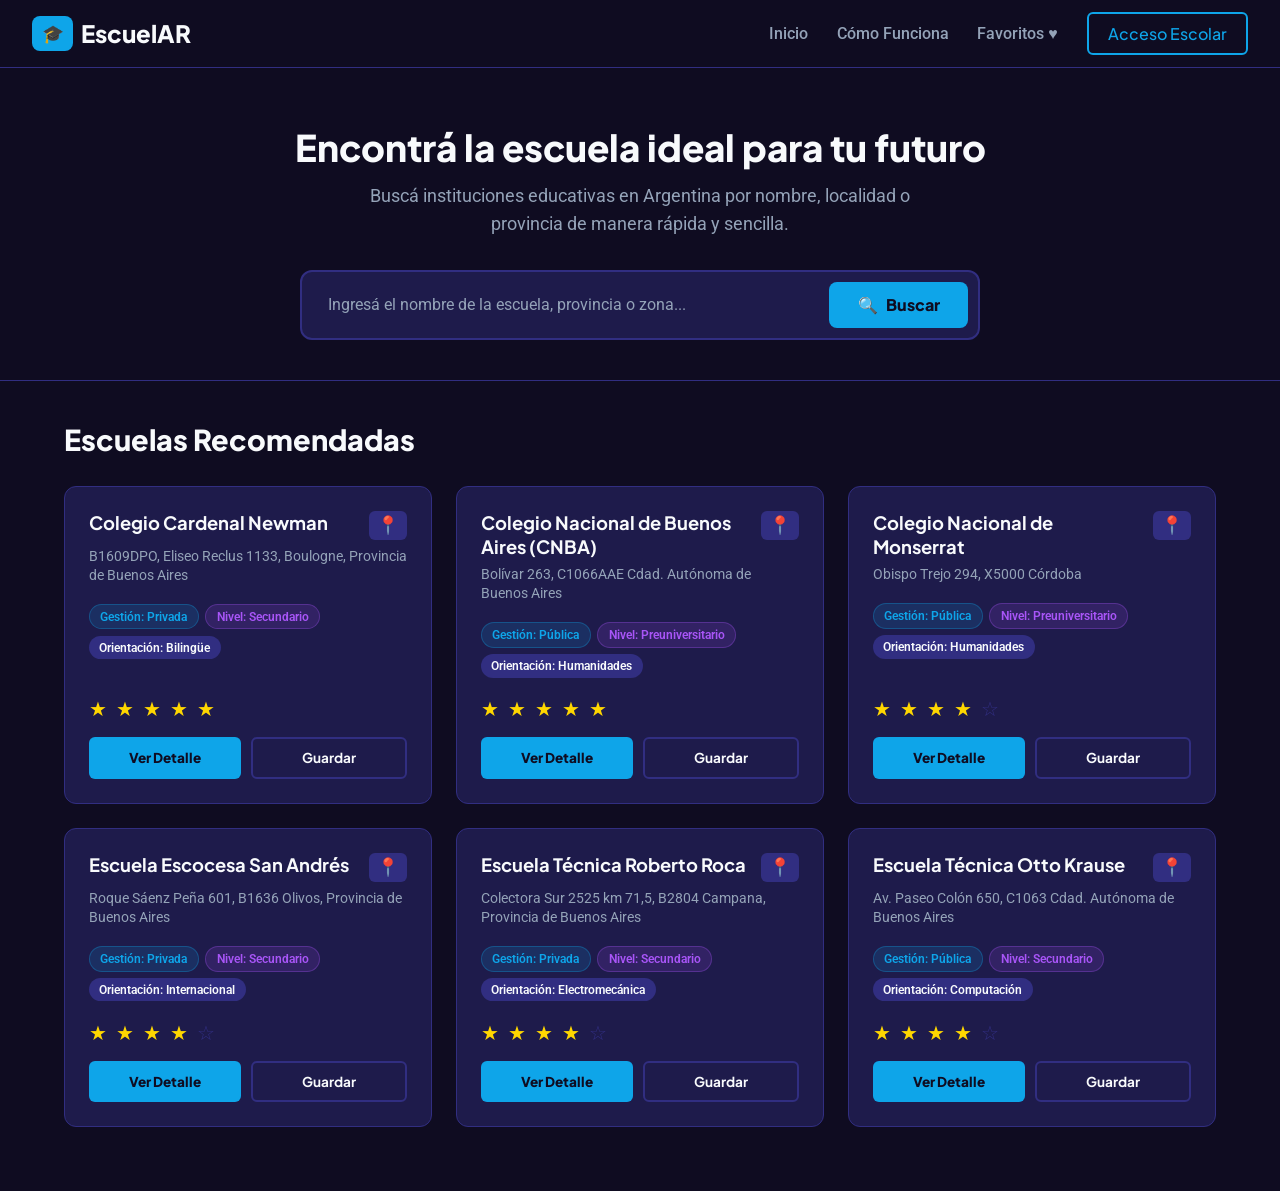
==== codigo/codigo2(yuri)/index.html @ b6181b56 "Add files via upload" ====
<!DOCTYPE html>
<html lang="es">
<head>
  <meta charset="UTF-8">
  <meta name="viewport" content="width=device-width, initial-scale=1.0">
  <title>Buscador de Escuelas - EscuelAR</title>
  
  <!-- IMPORTACIÓN DE TIPOGRAFÍAS -->
  <link rel="preconnect" href="https://fonts.googleapis.com">
  <link rel="preconnect" href="https://fonts.gstatic.com" crossorigin>
  <link href="https://fonts.googleapis.com/css2?family=Plus+Jakarta+Sans:wght@600;700;800&family=Roboto:wght@400;500;700&display=swap" rel="stylesheet">

  <style>
    /* 1. RESET Y PALETA DE COLORES GLOBAL (#0F0C21 & #F8FAFC) */
    * {
      box-sizing: border-box;
      margin: 0;
      padding: 0;
    }

    body {
      font-family: 'Roboto', sans-serif;
      background-color: #0F0C21; /* Fondo General: Azul noche profundo */
      color: #F8FAFC; /* Texto Principal: Blanco hielo */
    }

    /* 2. BARRA DE NAVEGACIÓN (NAVBAR) */
    .navbar {
      background-color: #0F0C21;
      display: flex;
      justify-content: space-between;
      align-items: center;
      padding: 1rem 2rem;
      position: sticky;
      top: 0;
      z-index: 1000;
      border-bottom: 1px solid #312E81; /* Bordes y Separadores */
    }

    .brand {
      font-family: 'Plus Jakarta Sans', sans-serif;
      display: flex;
      align-items: center;
      gap: 0.5rem;
      text-decoration: none;
      font-size: 1.5rem;
      font-weight: 800;
      color: #F8FAFC;
    }

    .brand-icon {
      background-color: #0EA5E9; /* Botón Principal / CTA */
      color: #0F0C21;
      padding: 0.4rem 0.6rem;
      border-radius: 8px;
      font-size: 1.1rem;
    }

    .nav-links {
      display: flex;
      list-style: none;
      gap: 1.8rem;
      align-items: center;
    }

    .nav-links a {
      text-decoration: none;
      color: #94A3B8; /* Texto Secundario */
      font-weight: 500;
      transition: color 0.2s ease;
    }

    .nav-links a:hover {
      color: #A855F7; /* Acentos y Highlights */
    }

    .btn-portal {
      font-family: 'Plus Jakarta Sans', sans-serif;
      background-color: transparent;
      color: #0EA5E9 !important;
      border: 2px solid #0EA5E9;
      padding: 0.55rem 1.2rem;
      border-radius: 6px;
      font-weight: 700;
      transition: all 0.2s ease;
    }

    .btn-portal:hover {
      background-color: #0EA5E9;
      color: #0F0C21 !important;
      box-shadow: 0 0 12px rgba(14, 165, 233, 0.4);
    }

    /* 3. SECCIÓN DE BÚSQUEDA (HERO) */
    .hero-search {
      background-color: #0F0C21;
      padding: 3.5rem 1.5rem 2.5rem 1.5rem;
      display: flex;
      flex-direction: column;
      align-items: center;
      text-align: center;
      border-bottom: 1px solid #312E81;
    }

    .hero-title {
      font-family: 'Plus Jakarta Sans', sans-serif;
      color: #F8FAFC;
      font-size: 2.3rem;
      font-weight: 800;
      margin-bottom: 0.75rem;
      max-width: 800px;
    }

    .hero-subtitle {
      color: #94A3B8;
      font-size: 1.1rem;
      margin-bottom: 2rem;
      max-width: 600px;
      line-height: 1.6;
    }

    /* Buscador (#1E1B4B & #312E81) */
    .search-box {
      width: 100%;
      max-width: 680px;
      display: flex;
      gap: 0.75rem;
      background-color: #1E1B4B; /* Tarjetas y Buscador */
      padding: 0.6rem;
      border-radius: 12px;
      border: 2px solid #312E81;
      transition: border-color 0.2s ease, box-shadow 0.2s ease;
    }

    .search-box:focus-within {
      border-color: #A855F7;
      box-shadow: 0 0 15px rgba(168, 85, 247, 0.2);
    }

    .search-input {
      font-family: 'Roboto', sans-serif;
      flex: 1;
      border: none;
      outline: none;
      background: transparent;
      padding: 0.8rem 1rem;
      font-size: 1rem;
      color: #F8FAFC;
    }

    .search-input::placeholder {
      color: #94A3B8; /* Texto Secundario */
    }

    .btn-search {
      font-family: 'Plus Jakarta Sans', sans-serif;
      background-color: #0EA5E9; /* Botón Principal (CTA) */
      color: #0F0C21;
      border: none;
      padding: 0.8rem 1.8rem;
      border-radius: 8px;
      font-size: 1rem;
      font-weight: 800;
      cursor: pointer;
      display: flex;
      align-items: center;
      gap: 0.5rem;
      transition: all 0.2s ease;
    }

    .btn-search:hover {
      background-color: #A855F7; /* Highlight al pasar el mouse */
      color: #F8FAFC;
      box-shadow: 0 0 12px rgba(168, 85, 247, 0.4);
    }

    /* 4. SECCIÓN ESCUELAS RECOMENDADAS */
    .recommended-section {
      max-width: 1200px;
      margin: 0 auto;
      padding: 2.5rem 1.5rem 4rem 1.5rem;
    }

    .section-title {
      font-family: 'Plus Jakarta Sans', sans-serif;
      color: #F8FAFC;
      font-size: 1.8rem;
      font-weight: 800;
      margin-bottom: 1.8rem;
    }

    .schools-grid {
      display: grid;
      grid-template-columns: repeat(3, 1fr);
      gap: 1.5rem;
    }

    /* Tarjetas de Escuela (#1E1B4B) */
    .school-card {
      background-color: #1E1B4B;
      border-radius: 12px;
      padding: 1.5rem;
      border: 1px solid #312E81;
      display: flex;
      flex-direction: column;
      justify-content: space-between;
      transition: transform 0.2s ease, border-color 0.2s ease, box-shadow 0.2s ease;
    }

    .school-card:hover {
      transform: translateY(-3px);
      border-color: #A855F7;
      box-shadow: 0 8px 25px rgba(168, 85, 247, 0.15);
    }

    .school-header {
      display: flex;
      justify-content: space-between;
      align-items: flex-start;
      gap: 0.5rem;
      margin-bottom: 0.4rem;
    }

    .school-name {
      font-family: 'Plus Jakarta Sans', sans-serif;
      font-size: 1.15rem;
      font-weight: 700;
      color: #F8FAFC;
      line-height: 1.3;
    }

    .map-icon {
      font-size: 1.1rem;
      background-color: #312E81;
      color: #0EA5E9;
      padding: 0.3rem 0.5rem;
      border-radius: 6px;
    }

    .school-address {
      font-size: 0.85rem;
      color: #94A3B8;
      margin-bottom: 1.2rem;
      line-height: 1.4;
    }

    /* Badges de Información (#A855F7 / #0EA5E9) */
    .badges-container {
      display: flex;
      flex-wrap: wrap;
      gap: 0.4rem;
      margin-bottom: 1.2rem;
    }

    .badge {
      font-size: 0.75rem;
      font-weight: 600;
      padding: 0.3rem 0.65rem;
      border-radius: 20px;
    }

    .badge-gestion {
      background-color: rgba(14, 165, 233, 0.15);
      color: #0EA5E9;
      border: 1px solid rgba(14, 165, 233, 0.3);
    }

    .badge-nivel {
      background-color: rgba(168, 85, 247, 0.15);
      color: #A855F7;
      border: 1px solid rgba(168, 85, 247, 0.3);
    }

    .badge-orientacion {
      background-color: #312E81;
      color: #F8FAFC;
    }

    /* Estrellas de Calificación (#FFD700) */
    .rating-container {
      margin-bottom: 1rem;
    }

    .stars {
      font-size: 1.25rem;
      letter-spacing: 2px;
    }

    .star-filled {
      color: #FFD700;
    }

    .star-empty {
      color: #312E81;
    }

    /* Botones de Acción */
    .card-actions {
      display: flex;
      gap: 0.6rem;
    }

    .btn-detail {
      font-family: 'Plus Jakarta Sans', sans-serif;
      background-color: #0EA5E9;
      color: #0F0C21;
      border: none;
      padding: 0.65rem 0.8rem;
      border-radius: 6px;
      font-weight: 800;
      font-size: 0.85rem;
      cursor: pointer;
      flex: 1;
      text-align: center;
      transition: all 0.2s ease;
    }

    .btn-detail:hover {
      background-color: #38BDF8;
      box-shadow: 0 0 10px rgba(14, 165, 233, 0.3);
    }

    .btn-save {
      font-family: 'Plus Jakarta Sans', sans-serif;
      background-color: transparent;
      color: #F8FAFC;
      border: 2px solid #312E81;
      padding: 0.65rem 0.8rem;
      border-radius: 6px;
      font-weight: 700;
      font-size: 0.85rem;
      cursor: pointer;
      flex: 1;
      text-align: center;
      transition: all 0.2s ease;
    }

    .btn-save:hover {
      border-color: #A855F7;
      color: #A855F7;
      background-color: rgba(168, 85, 247, 0.1);
    }

    /* ADAPTACIÓN MÓVIL */
    @media (max-width: 992px) {
      .schools-grid {
        grid-template-columns: repeat(2, 1fr);
      }
    }

    @media (max-width: 640px) {
      .nav-links {
        display: none;
      }

      .schools-grid {
        grid-template-columns: 1fr;
      }

      .search-box {
        flex-direction: column;
        background-color: transparent;
        border: none;
        padding: 0;
      }

      .search-input {
        background-color: #1E1B4B;
        border: 2px solid #312E81;
        border-radius: 8px;
      }

      .btn-search {
        justify-content: center;
      }
    }
  </style>
</head>
<body>

  <!-- BARRA DE NAVEGACIÓN -->
  <header class="navbar">
    <a href="#" class="brand">
      <span class="brand-icon">🎓</span>
      <span>EscuelAR</span>
    </a>

    <nav>
      <ul class="nav-links">
        <li><a href="#">Inicio</a></li>
        <li><a href="#">Cómo Funciona</a></li>
        <li><a href="#">Favoritos ♥</a></li>
        <li><a href="#" class="btn-portal">Acceso Escolar</a></li>
      </ul>
    </nav>
  </header>

  <!-- SECCIÓN DE BÚSQUEDA -->
  <section class="hero-search">
    <h1 class="hero-title">Encontrá la escuela ideal para tu futuro</h1>
    <p class="hero-subtitle">Buscá instituciones educativas en Argentina por nombre, localidad o provincia de manera rápida y sencilla.</p>

    <form class="search-box" onsubmit="event.preventDefault();">
      <input 
        type="text" 
        class="search-input" 
        placeholder="Ingresá el nombre de la escuela, provincia o zona..."
        required
      >
      <button type="submit" class="btn-search">
        <span>🔍</span>
        <span>Buscar</span>
      </button>
    </form>
  </section>

  <!-- SECCIÓN ESCUELAS RECOMENDADAS -->
  <main class="recommended-section">
    <h2 class="section-title">Escuelas Recomendadas</h2>

    <div class="schools-grid">

      <!-- TARJETA 1 (5 ESTRELLAS) -->
      <article class="school-card">
        <div>
          <div class="school-header">
            <h3 class="school-name">Colegio Cardenal Newman</h3>
            <span class="map-icon">📍</span>
          </div>
          <p class="school-address">B1609DPO, Eliseo Reclus 1133, Boulogne, Provincia de Buenos Aires</p>

          <div class="badges-container">
            <span class="badge badge-gestion">Gestión: Privada</span>
            <span class="badge badge-nivel">Nivel: Secundario</span>
            <span class="badge badge-orientacion">Orientación: Bilingüe</span>
          </div>
        </div>

        <div>
          <div class="rating-container">
            <div class="stars">
              <span class="star-filled">★</span>
              <span class="star-filled">★</span>
              <span class="star-filled">★</span>
              <span class="star-filled">★</span>
              <span class="star-filled">★</span>
            </div>
          </div>
          <div class="card-actions">
            <button class="btn-detail">Ver Detalle</button>
            <button class="btn-save">Guardar</button>
          </div>
        </div>
      </article>

      <!-- TARJETA 2 (5 ESTRELLAS) -->
      <article class="school-card">
        <div>
          <div class="school-header">
            <h3 class="school-name">Colegio Nacional de Buenos Aires (CNBA)</h3>
            <span class="map-icon">📍</span>
          </div>
          <p class="school-address">Bolívar 263, C1066AAE Cdad. Autónoma de Buenos Aires</p>

          <div class="badges-container">
            <span class="badge badge-gestion">Gestión: Pública</span>
            <span class="badge badge-nivel">Nivel: Preuniversitario</span>
            <span class="badge badge-orientacion">Orientación: Humanidades</span>
          </div>
        </div>

        <div>
          <div class="rating-container">
            <div class="stars">
              <span class="star-filled">★</span>
              <span class="star-filled">★</span>
              <span class="star-filled">★</span>
              <span class="star-filled">★</span>
              <span class="star-filled">★</span>
            </div>
          </div>
          <div class="card-actions">
            <button class="btn-detail">Ver Detalle</button>
            <button class="btn-save">Guardar</button>
          </div>
        </div>
      </article>

      <!-- TARJETA 3 (4 ESTRELLAS) -->
      <article class="school-card">
        <div>
          <div class="school-header">
            <h3 class="school-name">Colegio Nacional de Monserrat</h3>
            <span class="map-icon">📍</span>
          </div>
          <p class="school-address">Obispo Trejo 294, X5000 Córdoba</p>

          <div class="badges-container">
            <span class="badge badge-gestion">Gestión: Pública</span>
            <span class="badge badge-nivel">Nivel: Preuniversitario</span>
            <span class="badge badge-orientacion">Orientación: Humanidades</span>
          </div>
        </div>

        <div>
          <div class="rating-container">
            <div class="stars">
              <span class="star-filled">★</span>
              <span class="star-filled">★</span>
              <span class="star-filled">★</span>
              <span class="star-filled">★</span>
              <span class="star-empty">☆</span>
            </div>
          </div>
          <div class="card-actions">
            <button class="btn-detail">Ver Detalle</button>
            <button class="btn-save">Guardar</button>
          </div>
        </div>
      </article>

      <!-- TARJETA 4 (4 ESTRELLAS) -->
      <article class="school-card">
        <div>
          <div class="school-header">
            <h3 class="school-name">Escuela Escocesa San Andrés</h3>
            <span class="map-icon">📍</span>
          </div>
          <p class="school-address">Roque Sáenz Peña 601, B1636 Olivos, Provincia de Buenos Aires</p>

          <div class="badges-container">
            <span class="badge badge-gestion">Gestión: Privada</span>
            <span class="badge badge-nivel">Nivel: Secundario</span>
            <span class="badge badge-orientacion">Orientación: Internacional</span>
          </div>
        </div>

        <div>
          <div class="rating-container">
            <div class="stars">
              <span class="star-filled">★</span>
              <span class="star-filled">★</span>
              <span class="star-filled">★</span>
              <span class="star-filled">★</span>
              <span class="star-empty">☆</span>
            </div>
          </div>
          <div class="card-actions">
            <button class="btn-detail">Ver Detalle</button>
            <button class="btn-save">Guardar</button>
          </div>
        </div>
      </article>

      <!-- TARJETA 5 (4 ESTRELLAS) -->
      <article class="school-card">
        <div>
          <div class="school-header">
            <h3 class="school-name">Escuela Técnica Roberto Roca</h3>
            <span class="map-icon">📍</span>
          </div>
          <p class="school-address">Colectora Sur 2525 km 71,5, B2804 Campana, Provincia de Buenos Aires</p>

          <div class="badges-container">
            <span class="badge badge-gestion">Gestión: Privada</span>
            <span class="badge badge-nivel">Nivel: Secundario</span>
            <span class="badge badge-orientacion">Orientación: Electromecánica</span>
          </div>
        </div>

        <div>
          <div class="rating-container">
            <div class="stars">
              <span class="star-filled">★</span>
              <span class="star-filled">★</span>
              <span class="star-filled">★</span>
              <span class="star-filled">★</span>
              <span class="star-empty">☆</span>
            </div>
          </div>
          <div class="card-actions">
            <button class="btn-detail">Ver Detalle</button>
            <button class="btn-save">Guardar</button>
          </div>
        </div>
      </article>

      <!-- TARJETA 6 (4 ESTRELLAS) -->
      <article class="school-card">
        <div>
          <div class="school-header">
            <h3 class="school-name">Escuela Técnica Otto Krause</h3>
            <span class="map-icon">📍</span>
          </div>
          <p class="school-address">Av. Paseo Colón 650, C1063 Cdad. Autónoma de Buenos Aires</p>

          <div class="badges-container">
            <span class="badge badge-gestion">Gestión: Pública</span>
            <span class="badge badge-nivel">Nivel: Secundario</span>
            <span class="badge badge-orientacion">Orientación: Computación</span>
          </div>
        </div>

        <div>
          <div class="rating-container">
            <div class="stars">
              <span class="star-filled">★</span>
              <span class="star-filled">★</span>
              <span class="star-filled">★</span>
              <span class="star-filled">★</span>
              <span class="star-empty">☆</span>
            </div>
          </div>
          <div class="card-actions">
            <button class="btn-detail">Ver Detalle</button>
            <button class="btn-save">Guardar</button>
          </div>
        </div>
      </article>

    </div>
  </main>

</body>
</html>
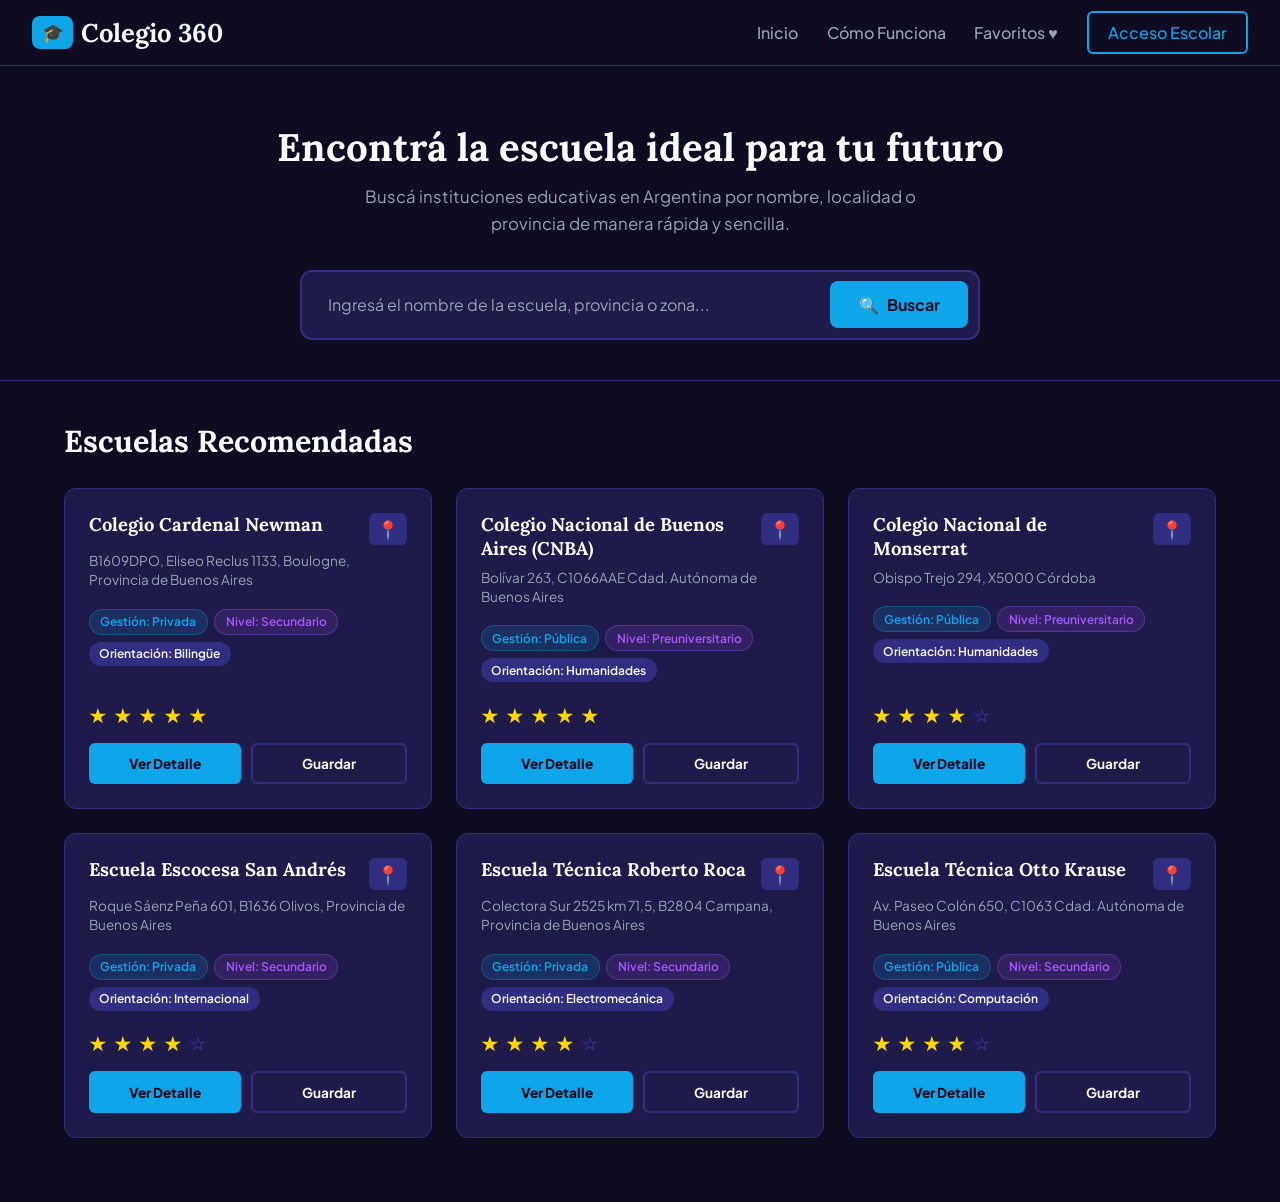
==== commit 7197d382: "index.html" ====
--- a/codigo/codigo2(yuri)/index.html
+++ b/codigo/codigo2(yuri)/index.html
@@ -3,15 +3,15 @@
 <head>
   <meta charset="UTF-8">
   <meta name="viewport" content="width=device-width, initial-scale=1.0">
-  <title>Buscador de Escuelas - EscuelAR</title>
+  <title>Colegio 360 - Buscador de Escuelas</title>
   
-  <!-- IMPORTACIÓN DE TIPOGRAFÍAS -->
+  <!-- IMPORTACIÓN DE TIPOGRAFÍAS (Lora para títulos/logo y Plus Jakarta Sans para el resto) -->
   <link rel="preconnect" href="https://fonts.googleapis.com">
   <link rel="preconnect" href="https://fonts.gstatic.com" crossorigin>
-  <link href="https://fonts.googleapis.com/css2?family=Plus+Jakarta+Sans:wght@600;700;800&family=Roboto:wght@400;500;700&display=swap" rel="stylesheet">
+  <link href="https://fonts.googleapis.com/css2?family=Lora:ital,wght@0,500;0,600;0,700;1,400&family=Plus+Jakarta+Sans:wght@400;500;600;700;800&display=swap" rel="stylesheet">
 
   <style>
-    /* 1. RESET Y PALETA DE COLORES GLOBAL (#0F0C21 & #F8FAFC) */
+    /* 1. RESET Y PALETA DE COLORES GLOBAL */
     * {
       box-sizing: border-box;
       margin: 0;
@@ -19,7 +19,7 @@
     }
 
     body {
-      font-family: 'Roboto', sans-serif;
+      font-family: 'Plus Jakarta Sans', sans-serif;
       background-color: #0F0C21; /* Fondo General: Azul noche profundo */
       color: #F8FAFC; /* Texto Principal: Blanco hielo */
     }
@@ -38,20 +38,20 @@
     }
 
     .brand {
-      font-family: 'Plus Jakarta Sans', sans-serif;
+      font-family: 'Lora', serif; /* Tipografía Lora para el Logo */
       display: flex;
       align-items: center;
       gap: 0.5rem;
       text-decoration: none;
-      font-size: 1.5rem;
-      font-weight: 800;
+      font-size: 1.6rem;
+      font-weight: 700;
       color: #F8FAFC;
     }
 
     .brand-icon {
       background-color: #0EA5E9; /* Botón Principal / CTA */
       color: #0F0C21;
-      padding: 0.4rem 0.6rem;
+      padding: 0.3rem 0.6rem;
       border-radius: 8px;
       font-size: 1.1rem;
     }
@@ -103,17 +103,17 @@
     }
 
     .hero-title {
-      font-family: 'Plus Jakarta Sans', sans-serif;
-      color: #F8FAFC;
-      font-size: 2.3rem;
-      font-weight: 800;
+      font-family: 'Lora', serif; /* Tipografía Lora para el Título Principal */
+      color: #F8FAFC;
+      font-size: 2.4rem;
+      font-weight: 700;
       margin-bottom: 0.75rem;
-      max-width: 800px;
+      max-width: 850px;
     }
 
     .hero-subtitle {
       color: #94A3B8;
-      font-size: 1.1rem;
+      font-size: 1.05rem;
       margin-bottom: 2rem;
       max-width: 600px;
       line-height: 1.6;
@@ -134,11 +134,11 @@
 
     .search-box:focus-within {
       border-color: #A855F7;
-      box-shadow: 0 0 15px rgba(168, 85, 247, 0.2);
+      box-shadow: 0 0 15px rgba(168, 85, 247, 0.25);
     }
 
     .search-input {
-      font-family: 'Roboto', sans-serif;
+      font-family: 'Plus Jakarta Sans', sans-serif;
       flex: 1;
       border: none;
       outline: none;
@@ -160,7 +160,7 @@
       padding: 0.8rem 1.8rem;
       border-radius: 8px;
       font-size: 1rem;
-      font-weight: 800;
+      font-weight: 700;
       cursor: pointer;
       display: flex;
       align-items: center;
@@ -169,7 +169,7 @@
     }
 
     .btn-search:hover {
-      background-color: #A855F7; /* Highlight al pasar el mouse */
+      background-color: #A855F7;
       color: #F8FAFC;
       box-shadow: 0 0 12px rgba(168, 85, 247, 0.4);
     }
@@ -182,10 +182,10 @@
     }
 
     .section-title {
-      font-family: 'Plus Jakarta Sans', sans-serif;
-      color: #F8FAFC;
-      font-size: 1.8rem;
-      font-weight: 800;
+      font-family: 'Lora', serif; /* Tipografía Lora para el Título de Sección */
+      color: #F8FAFC;
+      font-size: 1.9rem;
+      font-weight: 700;
       margin-bottom: 1.8rem;
     }
 
@@ -222,7 +222,7 @@
     }
 
     .school-name {
-      font-family: 'Plus Jakarta Sans', sans-serif;
+      font-family: 'Lora', serif; /* Tipografía Lora para Nombres de Escuelas */
       font-size: 1.15rem;
       font-weight: 700;
       color: #F8FAFC;
@@ -244,7 +244,7 @@
       line-height: 1.4;
     }
 
-    /* Badges de Información (#A855F7 / #0EA5E9) */
+    /* Badges de Información */
     .badges-container {
       display: flex;
       flex-wrap: wrap;
@@ -294,7 +294,7 @@
       color: #312E81;
     }
 
-    /* Botones de Acción */
+    /* Botones de Acción (Plus Jakarta Sans) */
     .card-actions {
       display: flex;
       gap: 0.6rem;
@@ -341,7 +341,7 @@
       background-color: rgba(168, 85, 247, 0.1);
     }
 
-    /* ADAPTACIÓN MÓVIL */
+    /* RESPONSIVE */
     @media (max-width: 992px) {
       .schools-grid {
         grid-template-columns: repeat(2, 1fr);
@@ -382,7 +382,7 @@
   <header class="navbar">
     <a href="#" class="brand">
       <span class="brand-icon">🎓</span>
-      <span>EscuelAR</span>
+      <span>Colegio 360</span>
     </a>
 
     <nav>
@@ -622,4 +622,4 @@
   </main>
 
 </body>
-</html>+</html>
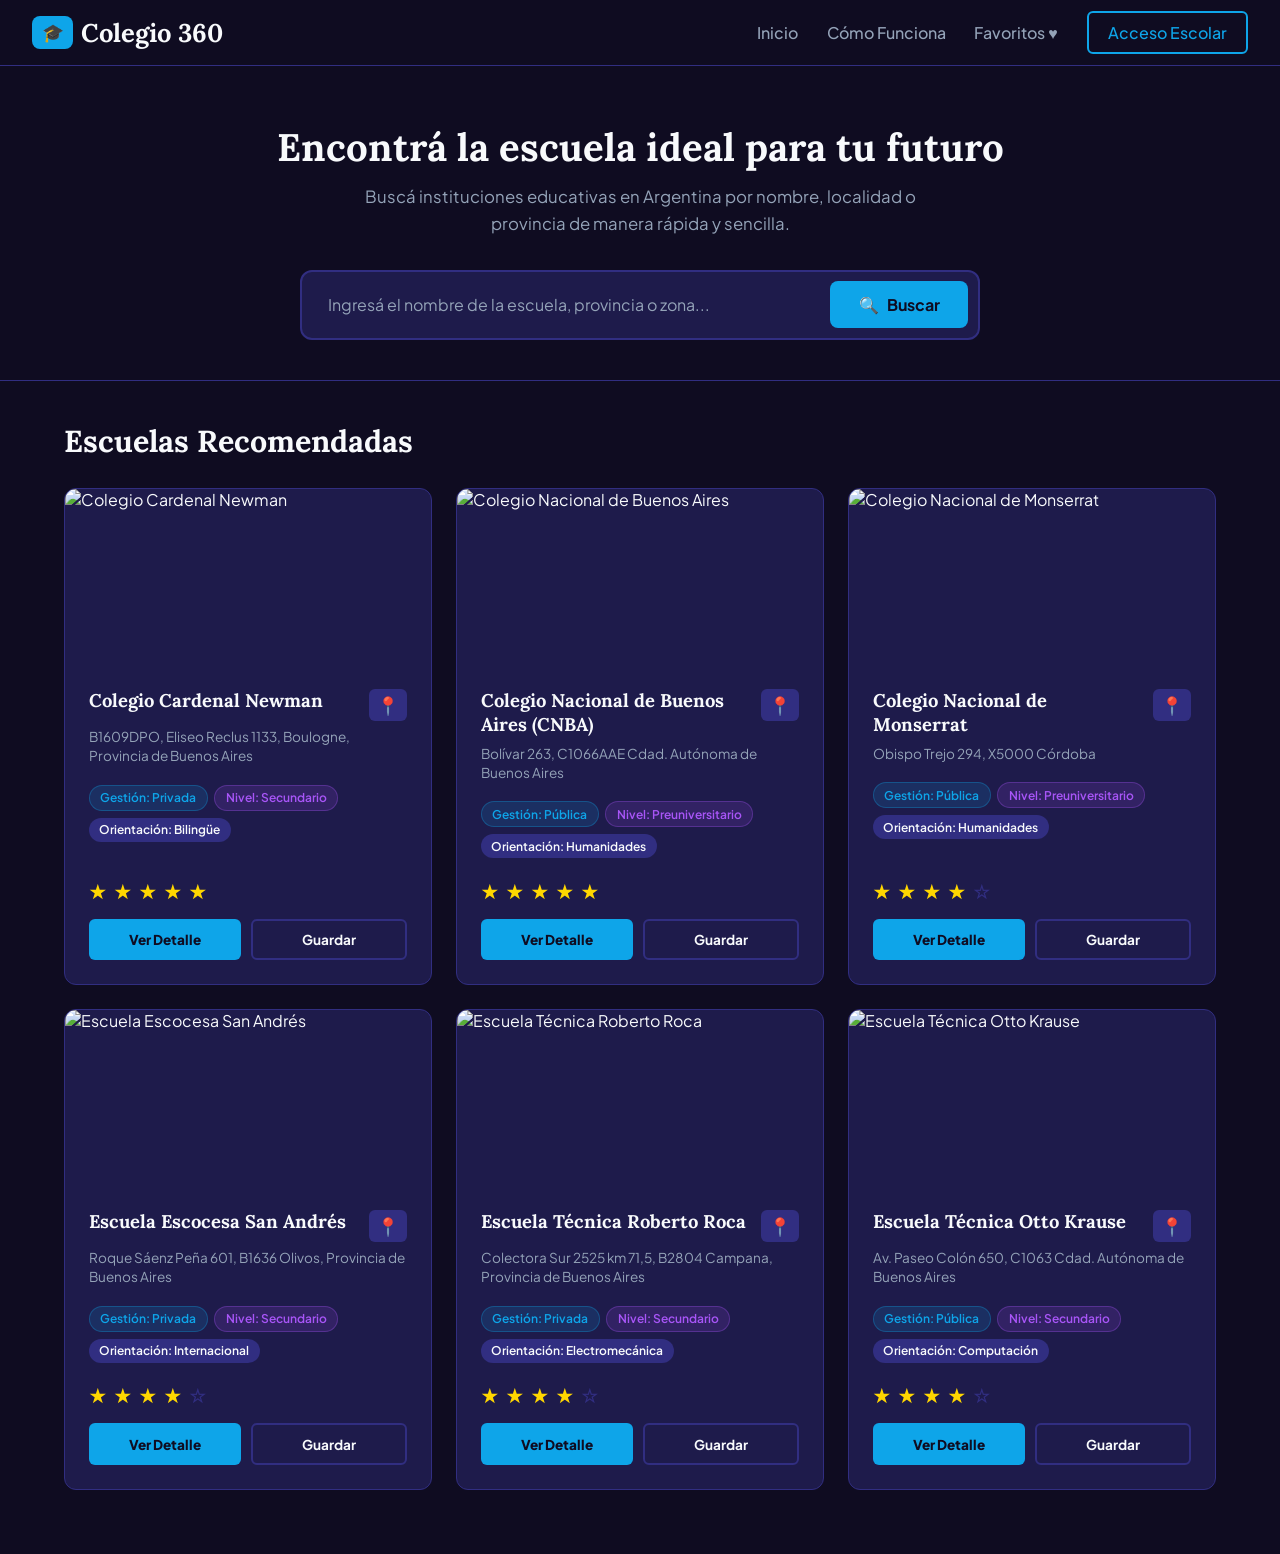
==== commit c0b32998: "index.html" ====
--- a/codigo/codigo2(yuri)/index.html
+++ b/codigo/codigo2(yuri)/index.html
@@ -5,7 +5,7 @@
   <meta name="viewport" content="width=device-width, initial-scale=1.0">
   <title>Colegio 360 - Buscador de Escuelas</title>
   
-  <!-- IMPORTACIÓN DE TIPOGRAFÍAS (Lora para títulos/logo y Plus Jakarta Sans para el resto) -->
+  <!-- IMPORTACIÓN DE TIPOGRAFÍAS -->
   <link rel="preconnect" href="https://fonts.googleapis.com">
   <link rel="preconnect" href="https://fonts.gstatic.com" crossorigin>
   <link href="https://fonts.googleapis.com/css2?family=Lora:ital,wght@0,500;0,600;0,700;1,400&family=Plus+Jakarta+Sans:wght@400;500;600;700;800&display=swap" rel="stylesheet">
@@ -20,8 +20,8 @@
 
     body {
       font-family: 'Plus Jakarta Sans', sans-serif;
-      background-color: #0F0C21; /* Fondo General: Azul noche profundo */
-      color: #F8FAFC; /* Texto Principal: Blanco hielo */
+      background-color: #0F0C21;
+      color: #F8FAFC;
     }
 
     /* 2. BARRA DE NAVEGACIÓN (NAVBAR) */
@@ -34,11 +34,11 @@
       position: sticky;
       top: 0;
       z-index: 1000;
-      border-bottom: 1px solid #312E81; /* Bordes y Separadores */
+      border-bottom: 1px solid #312E81;
     }
 
     .brand {
-      font-family: 'Lora', serif; /* Tipografía Lora para el Logo */
+      font-family: 'Lora', serif;
       display: flex;
       align-items: center;
       gap: 0.5rem;
@@ -49,7 +49,7 @@
     }
 
     .brand-icon {
-      background-color: #0EA5E9; /* Botón Principal / CTA */
+      background-color: #0EA5E9;
       color: #0F0C21;
       padding: 0.3rem 0.6rem;
       border-radius: 8px;
@@ -65,13 +65,13 @@
 
     .nav-links a {
       text-decoration: none;
-      color: #94A3B8; /* Texto Secundario */
+      color: #94A3B8;
       font-weight: 500;
       transition: color 0.2s ease;
     }
 
     .nav-links a:hover {
-      color: #A855F7; /* Acentos y Highlights */
+      color: #A855F7;
     }
 
     .btn-portal {
@@ -103,7 +103,7 @@
     }
 
     .hero-title {
-      font-family: 'Lora', serif; /* Tipografía Lora para el Título Principal */
+      font-family: 'Lora', serif;
       color: #F8FAFC;
       font-size: 2.4rem;
       font-weight: 700;
@@ -119,13 +119,12 @@
       line-height: 1.6;
     }
 
-    /* Buscador (#1E1B4B & #312E81) */
     .search-box {
       width: 100%;
       max-width: 680px;
       display: flex;
       gap: 0.75rem;
-      background-color: #1E1B4B; /* Tarjetas y Buscador */
+      background-color: #1E1B4B;
       padding: 0.6rem;
       border-radius: 12px;
       border: 2px solid #312E81;
@@ -149,12 +148,12 @@
     }
 
     .search-input::placeholder {
-      color: #94A3B8; /* Texto Secundario */
+      color: #94A3B8;
     }
 
     .btn-search {
       font-family: 'Plus Jakarta Sans', sans-serif;
-      background-color: #0EA5E9; /* Botón Principal (CTA) */
+      background-color: #0EA5E9;
       color: #0F0C21;
       border: none;
       padding: 0.8rem 1.8rem;
@@ -182,7 +181,7 @@
     }
 
     .section-title {
-      font-family: 'Lora', serif; /* Tipografía Lora para el Título de Sección */
+      font-family: 'Lora', serif;
       color: #F8FAFC;
       font-size: 1.9rem;
       font-weight: 700;
@@ -199,11 +198,11 @@
     .school-card {
       background-color: #1E1B4B;
       border-radius: 12px;
-      padding: 1.5rem;
       border: 1px solid #312E81;
       display: flex;
       flex-direction: column;
       justify-content: space-between;
+      overflow: hidden;
       transition: transform 0.2s ease, border-color 0.2s ease, box-shadow 0.2s ease;
     }
 
@@ -213,6 +212,23 @@
       box-shadow: 0 8px 25px rgba(168, 85, 247, 0.15);
     }
 
+    /* Imagen de la Escuela */
+    .school-img {
+      width: 100%;
+      height: 180px;
+      object-fit: cover;
+      display: block;
+    }
+
+    /* Contenedor del Texto e Información */
+    .school-content {
+      padding: 1.25rem 1.5rem 1.5rem;
+      display: flex;
+      flex-direction: column;
+      justify-content: space-between;
+      flex-grow: 1;
+    }
+
     .school-header {
       display: flex;
       justify-content: space-between;
@@ -222,7 +238,7 @@
     }
 
     .school-name {
-      font-family: 'Lora', serif; /* Tipografía Lora para Nombres de Escuelas */
+      font-family: 'Lora', serif;
       font-size: 1.15rem;
       font-weight: 700;
       color: #F8FAFC;
@@ -276,7 +292,7 @@
       color: #F8FAFC;
     }
 
-    /* Estrellas de Calificación (#FFD700) */
+    /* Estrellas de Calificación */
     .rating-container {
       margin-bottom: 1rem;
     }
@@ -294,7 +310,7 @@
       color: #312E81;
     }
 
-    /* Botones de Acción (Plus Jakarta Sans) */
+    /* Botones de Acción */
     .card-actions {
       display: flex;
       gap: 0.6rem;
@@ -420,200 +436,218 @@
 
     <div class="schools-grid">
 
-      <!-- TARJETA 1 (5 ESTRELLAS) -->
+      <!-- TARJETA 1 -->
       <article class="school-card">
-        <div>
-          <div class="school-header">
-            <h3 class="school-name">Colegio Cardenal Newman</h3>
-            <span class="map-icon">📍</span>
-          </div>
-          <p class="school-address">B1609DPO, Eliseo Reclus 1133, Boulogne, Provincia de Buenos Aires</p>
-
-          <div class="badges-container">
-            <span class="badge badge-gestion">Gestión: Privada</span>
-            <span class="badge badge-nivel">Nivel: Secundario</span>
-            <span class="badge badge-orientacion">Orientación: Bilingüe</span>
-          </div>
-        </div>
-
-        <div>
-          <div class="rating-container">
-            <div class="stars">
-              <span class="star-filled">★</span>
-              <span class="star-filled">★</span>
-              <span class="star-filled">★</span>
-              <span class="star-filled">★</span>
-              <span class="star-filled">★</span>
-            </div>
-          </div>
-          <div class="card-actions">
-            <button class="btn-detail">Ver Detalle</button>
-            <button class="btn-save">Guardar</button>
+        <img src="colegio cardenal de newman.avif" alt="Colegio Cardenal Newman" class="school-img">
+        <div class="school-content">
+          <div>
+            <div class="school-header">
+              <h3 class="school-name">Colegio Cardenal Newman</h3>
+              <span class="map-icon">📍</span>
+            </div>
+            <p class="school-address">B1609DPO, Eliseo Reclus 1133, Boulogne, Provincia de Buenos Aires</p>
+
+            <div class="badges-container">
+              <span class="badge badge-gestion">Gestión: Privada</span>
+              <span class="badge badge-nivel">Nivel: Secundario</span>
+              <span class="badge badge-orientacion">Orientación: Bilingüe</span>
+            </div>
+          </div>
+
+          <div>
+            <div class="rating-container">
+              <div class="stars">
+                <span class="star-filled">★</span>
+                <span class="star-filled">★</span>
+                <span class="star-filled">★</span>
+                <span class="star-filled">★</span>
+                <span class="star-filled">★</span>
+              </div>
+            </div>
+            <div class="card-actions">
+              <button class="btn-detail">Ver Detalle</button>
+              <button class="btn-save">Guardar</button>
+            </div>
           </div>
         </div>
       </article>
 
-      <!-- TARJETA 2 (5 ESTRELLAS) -->
+      <!-- TARJETA 2 -->
       <article class="school-card">
-        <div>
-          <div class="school-header">
-            <h3 class="school-name">Colegio Nacional de Buenos Aires (CNBA)</h3>
-            <span class="map-icon">📍</span>
-          </div>
-          <p class="school-address">Bolívar 263, C1066AAE Cdad. Autónoma de Buenos Aires</p>
-
-          <div class="badges-container">
-            <span class="badge badge-gestion">Gestión: Pública</span>
-            <span class="badge badge-nivel">Nivel: Preuniversitario</span>
-            <span class="badge badge-orientacion">Orientación: Humanidades</span>
-          </div>
-        </div>
-
-        <div>
-          <div class="rating-container">
-            <div class="stars">
-              <span class="star-filled">★</span>
-              <span class="star-filled">★</span>
-              <span class="star-filled">★</span>
-              <span class="star-filled">★</span>
-              <span class="star-filled">★</span>
-            </div>
-          </div>
-          <div class="card-actions">
-            <button class="btn-detail">Ver Detalle</button>
-            <button class="btn-save">Guardar</button>
+        <img src="Colegio Nacional de Buenos Aires.jpg" alt="Colegio Nacional de Buenos Aires" class="school-img">
+        <div class="school-content">
+          <div>
+            <div class="school-header">
+              <h3 class="school-name">Colegio Nacional de Buenos Aires (CNBA)</h3>
+              <span class="map-icon">📍</span>
+            </div>
+            <p class="school-address">Bolívar 263, C1066AAE Cdad. Autónoma de Buenos Aires</p>
+
+            <div class="badges-container">
+              <span class="badge badge-gestion">Gestión: Pública</span>
+              <span class="badge badge-nivel">Nivel: Preuniversitario</span>
+              <span class="badge badge-orientacion">Orientación: Humanidades</span>
+            </div>
+          </div>
+
+          <div>
+            <div class="rating-container">
+              <div class="stars">
+                <span class="star-filled">★</span>
+                <span class="star-filled">★</span>
+                <span class="star-filled">★</span>
+                <span class="star-filled">★</span>
+                <span class="star-filled">★</span>
+              </div>
+            </div>
+            <div class="card-actions">
+              <button class="btn-detail">Ver Detalle</button>
+              <button class="btn-save">Guardar</button>
+            </div>
           </div>
         </div>
       </article>
 
-      <!-- TARJETA 3 (4 ESTRELLAS) -->
+      <!-- TARJETA 3 -->
       <article class="school-card">
-        <div>
-          <div class="school-header">
-            <h3 class="school-name">Colegio Nacional de Monserrat</h3>
-            <span class="map-icon">📍</span>
-          </div>
-          <p class="school-address">Obispo Trejo 294, X5000 Córdoba</p>
-
-          <div class="badges-container">
-            <span class="badge badge-gestion">Gestión: Pública</span>
-            <span class="badge badge-nivel">Nivel: Preuniversitario</span>
-            <span class="badge badge-orientacion">Orientación: Humanidades</span>
-          </div>
-        </div>
-
-        <div>
-          <div class="rating-container">
-            <div class="stars">
-              <span class="star-filled">★</span>
-              <span class="star-filled">★</span>
-              <span class="star-filled">★</span>
-              <span class="star-filled">★</span>
-              <span class="star-empty">☆</span>
-            </div>
-          </div>
-          <div class="card-actions">
-            <button class="btn-detail">Ver Detalle</button>
-            <button class="btn-save">Guardar</button>
+        <img src="Colegio Nacional de Monserrat.jfif" alt="Colegio Nacional de Monserrat" class="school-img">
+        <div class="school-content">
+          <div>
+            <div class="school-header">
+              <h3 class="school-name">Colegio Nacional de Monserrat</h3>
+              <span class="map-icon">📍</span>
+            </div>
+            <p class="school-address">Obispo Trejo 294, X5000 Córdoba</p>
+
+            <div class="badges-container">
+              <span class="badge badge-gestion">Gestión: Pública</span>
+              <span class="badge badge-nivel">Nivel: Preuniversitario</span>
+              <span class="badge badge-orientacion">Orientación: Humanidades</span>
+            </div>
+          </div>
+
+          <div>
+            <div class="rating-container">
+              <div class="stars">
+                <span class="star-filled">★</span>
+                <span class="star-filled">★</span>
+                <span class="star-filled">★</span>
+                <span class="star-filled">★</span>
+                <span class="star-empty">☆</span>
+              </div>
+            </div>
+            <div class="card-actions">
+              <button class="btn-detail">Ver Detalle</button>
+              <button class="btn-save">Guardar</button>
+            </div>
           </div>
         </div>
       </article>
 
-      <!-- TARJETA 4 (4 ESTRELLAS) -->
+      <!-- TARJETA 4 -->
       <article class="school-card">
-        <div>
-          <div class="school-header">
-            <h3 class="school-name">Escuela Escocesa San Andrés</h3>
-            <span class="map-icon">📍</span>
-          </div>
-          <p class="school-address">Roque Sáenz Peña 601, B1636 Olivos, Provincia de Buenos Aires</p>
-
-          <div class="badges-container">
-            <span class="badge badge-gestion">Gestión: Privada</span>
-            <span class="badge badge-nivel">Nivel: Secundario</span>
-            <span class="badge badge-orientacion">Orientación: Internacional</span>
-          </div>
-        </div>
-
-        <div>
-          <div class="rating-container">
-            <div class="stars">
-              <span class="star-filled">★</span>
-              <span class="star-filled">★</span>
-              <span class="star-filled">★</span>
-              <span class="star-filled">★</span>
-              <span class="star-empty">☆</span>
-            </div>
-          </div>
-          <div class="card-actions">
-            <button class="btn-detail">Ver Detalle</button>
-            <button class="btn-save">Guardar</button>
+        <img src="Escuela Escocesa San Andrés.jpg" alt="Escuela Escocesa San Andrés" class="school-img">
+        <div class="school-content">
+          <div>
+            <div class="school-header">
+              <h3 class="school-name">Escuela Escocesa San Andrés</h3>
+              <span class="map-icon">📍</span>
+            </div>
+            <p class="school-address">Roque Sáenz Peña 601, B1636 Olivos, Provincia de Buenos Aires</p>
+
+            <div class="badges-container">
+              <span class="badge badge-gestion">Gestión: Privada</span>
+              <span class="badge badge-nivel">Nivel: Secundario</span>
+              <span class="badge badge-orientacion">Orientación: Internacional</span>
+            </div>
+          </div>
+
+          <div>
+            <div class="rating-container">
+              <div class="stars">
+                <span class="star-filled">★</span>
+                <span class="star-filled">★</span>
+                <span class="star-filled">★</span>
+                <span class="star-filled">★</span>
+                <span class="star-empty">☆</span>
+              </div>
+            </div>
+            <div class="card-actions">
+              <button class="btn-detail">Ver Detalle</button>
+              <button class="btn-save">Guardar</button>
+            </div>
           </div>
         </div>
       </article>
 
-      <!-- TARJETA 5 (4 ESTRELLAS) -->
+      <!-- TARJETA 5 -->
       <article class="school-card">
-        <div>
-          <div class="school-header">
-            <h3 class="school-name">Escuela Técnica Roberto Roca</h3>
-            <span class="map-icon">📍</span>
-          </div>
-          <p class="school-address">Colectora Sur 2525 km 71,5, B2804 Campana, Provincia de Buenos Aires</p>
-
-          <div class="badges-container">
-            <span class="badge badge-gestion">Gestión: Privada</span>
-            <span class="badge badge-nivel">Nivel: Secundario</span>
-            <span class="badge badge-orientacion">Orientación: Electromecánica</span>
-          </div>
-        </div>
-
-        <div>
-          <div class="rating-container">
-            <div class="stars">
-              <span class="star-filled">★</span>
-              <span class="star-filled">★</span>
-              <span class="star-filled">★</span>
-              <span class="star-filled">★</span>
-              <span class="star-empty">☆</span>
-            </div>
-          </div>
-          <div class="card-actions">
-            <button class="btn-detail">Ver Detalle</button>
-            <button class="btn-save">Guardar</button>
+        <img src="Escuela Técnica Roberto Roca.png" alt="Escuela Técnica Roberto Roca" class="school-img">
+        <div class="school-content">
+          <div>
+            <div class="school-header">
+              <h3 class="school-name">Escuela Técnica Roberto Roca</h3>
+              <span class="map-icon">📍</span>
+            </div>
+            <p class="school-address">Colectora Sur 2525 km 71,5, B2804 Campana, Provincia de Buenos Aires</p>
+
+            <div class="badges-container">
+              <span class="badge badge-gestion">Gestión: Privada</span>
+              <span class="badge badge-nivel">Nivel: Secundario</span>
+              <span class="badge badge-orientacion">Orientación: Electromecánica</span>
+            </div>
+          </div>
+
+          <div>
+            <div class="rating-container">
+              <div class="stars">
+                <span class="star-filled">★</span>
+                <span class="star-filled">★</span>
+                <span class="star-filled">★</span>
+                <span class="star-filled">★</span>
+                <span class="star-empty">☆</span>
+              </div>
+            </div>
+            <div class="card-actions">
+              <button class="btn-detail">Ver Detalle</button>
+              <button class="btn-save">Guardar</button>
+            </div>
           </div>
         </div>
       </article>
 
-      <!-- TARJETA 6 (4 ESTRELLAS) -->
+      <!-- TARJETA 6 -->
       <article class="school-card">
-        <div>
-          <div class="school-header">
-            <h3 class="school-name">Escuela Técnica Otto Krause</h3>
-            <span class="map-icon">📍</span>
-          </div>
-          <p class="school-address">Av. Paseo Colón 650, C1063 Cdad. Autónoma de Buenos Aires</p>
-
-          <div class="badges-container">
-            <span class="badge badge-gestion">Gestión: Pública</span>
-            <span class="badge badge-nivel">Nivel: Secundario</span>
-            <span class="badge badge-orientacion">Orientación: Computación</span>
-          </div>
-        </div>
-
-        <div>
-          <div class="rating-container">
-            <div class="stars">
-              <span class="star-filled">★</span>
-              <span class="star-filled">★</span>
-              <span class="star-filled">★</span>
-              <span class="star-filled">★</span>
-              <span class="star-empty">☆</span>
-            </div>
-          </div>
-          <div class="card-actions">
-            <button class="btn-detail">Ver Detalle</button>
-            <button class="btn-save">Guardar</button>
+        <img src="Escuela Técnica Otto Krause.jpg" alt="Escuela Técnica Otto Krause" class="school-img">
+        <div class="school-content">
+          <div>
+            <div class="school-header">
+              <h3 class="school-name">Escuela Técnica Otto Krause</h3>
+              <span class="map-icon">📍</span>
+            </div>
+            <p class="school-address">Av. Paseo Colón 650, C1063 Cdad. Autónoma de Buenos Aires</p>
+
+            <div class="badges-container">
+              <span class="badge badge-gestion">Gestión: Pública</span>
+              <span class="badge badge-nivel">Nivel: Secundario</span>
+              <span class="badge badge-orientacion">Orientación: Computación</span>
+            </div>
+          </div>
+
+          <div>
+            <div class="rating-container">
+              <div class="stars">
+                <span class="star-filled">★</span>
+                <span class="star-filled">★</span>
+                <span class="star-filled">★</span>
+                <span class="star-filled">★</span>
+                <span class="star-empty">☆</span>
+              </div>
+            </div>
+            <div class="card-actions">
+              <button class="btn-detail">Ver Detalle</button>
+              <button class="btn-save">Guardar</button>
+            </div>
           </div>
         </div>
       </article>
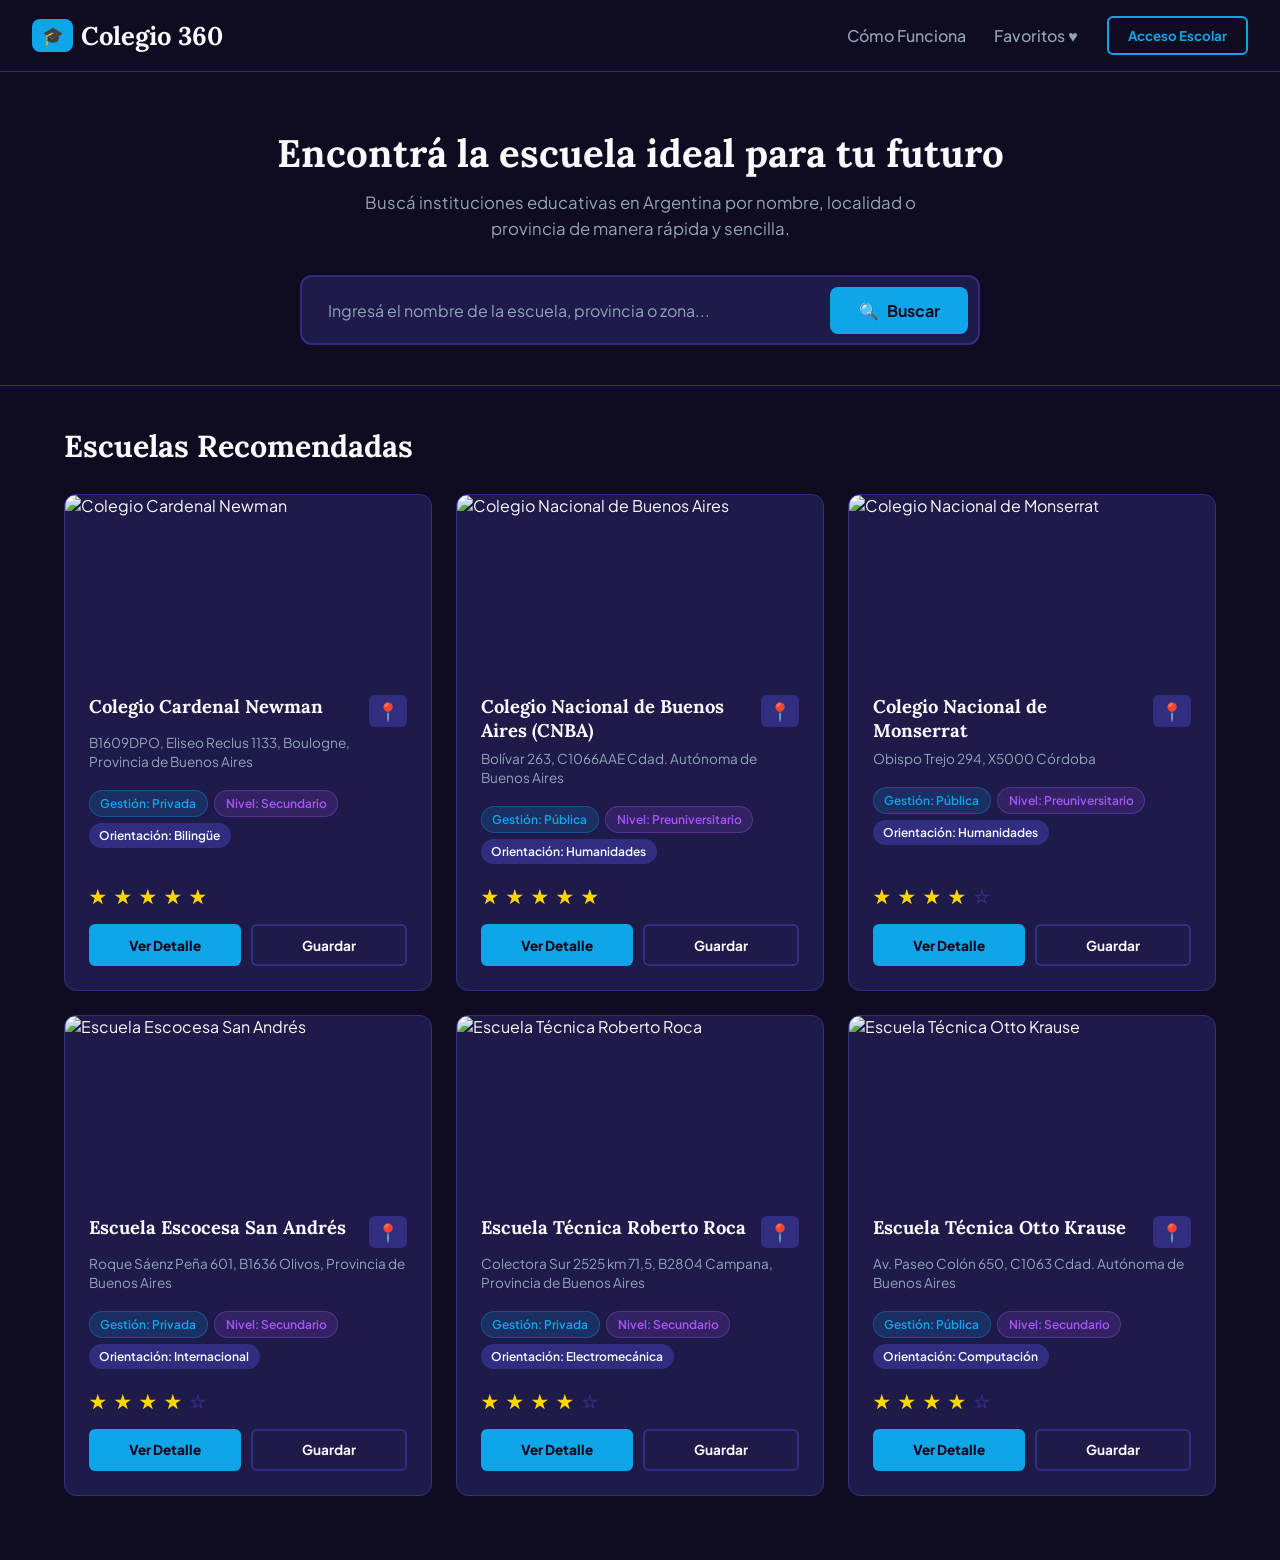
==== commit 2a79e840: "Update index.html" ====
--- a/codigo/codigo2(yuri)/index.html
+++ b/codigo/codigo2(yuri)/index.html
@@ -83,6 +83,7 @@
       border-radius: 6px;
       font-weight: 700;
       transition: all 0.2s ease;
+      cursor: pointer;
     }
 
     .btn-portal:hover {
@@ -194,7 +195,6 @@
       gap: 1.5rem;
     }
 
-    /* Tarjetas de Escuela (#1E1B4B) */
     .school-card {
       background-color: #1E1B4B;
       border-radius: 12px;
@@ -212,7 +212,6 @@
       box-shadow: 0 8px 25px rgba(168, 85, 247, 0.15);
     }
 
-    /* Imagen de la Escuela */
     .school-img {
       width: 100%;
       height: 180px;
@@ -220,7 +219,6 @@
       display: block;
     }
 
-    /* Contenedor del Texto e Información */
     .school-content {
       padding: 1.25rem 1.5rem 1.5rem;
       display: flex;
@@ -260,7 +258,6 @@
       line-height: 1.4;
     }
 
-    /* Badges de Información */
     .badges-container {
       display: flex;
       flex-wrap: wrap;
@@ -292,7 +289,6 @@
       color: #F8FAFC;
     }
 
-    /* Estrellas de Calificación */
     .rating-container {
       margin-bottom: 1rem;
     }
@@ -310,7 +306,6 @@
       color: #312E81;
     }
 
-    /* Botones de Acción */
     .card-actions {
       display: flex;
       gap: 0.6rem;
@@ -357,6 +352,177 @@
       background-color: rgba(168, 85, 247, 0.1);
     }
 
+    /* 5. VENTANAS MODALES */
+    .modal-overlay {
+      position: fixed;
+      top: 0;
+      left: 0;
+      width: 100vw;
+      height: 100vh;
+      background-color: rgba(15, 12, 33, 0.85);
+      backdrop-filter: blur(8px);
+      display: flex;
+      justify-content: center;
+      align-items: center;
+      z-index: 2000;
+    }
+
+    .modal-overlay.hidden {
+      display: none;
+    }
+
+    /* Modal de Registro */
+    .modal-card {
+      background-color: #1E1B4B;
+      border: 2px solid #312E81;
+      border-radius: 12px;
+      padding: 2.2rem;
+      width: 90%;
+      max-width: 440px;
+      position: relative;
+      box-shadow: 0 10px 30px rgba(0, 0, 0, 0.5);
+    }
+
+    .close-btn {
+      position: absolute;
+      top: 1rem;
+      right: 1.2rem;
+      font-size: 1.8rem;
+      color: #94A3B8;
+      cursor: pointer;
+      line-height: 1;
+      transition: color 0.2s ease;
+    }
+
+    .close-btn:hover {
+      color: #A855F7;
+    }
+
+    .modal-title {
+      font-family: 'Lora', serif;
+      font-size: 1.5rem;
+      color: #F8FAFC;
+      margin-bottom: 1.5rem;
+      text-align: center;
+    }
+
+    .form-group {
+      margin-bottom: 1.1rem;
+    }
+
+    .form-group label {
+      display: block;
+      font-size: 0.85rem;
+      color: #94A3B8;
+      margin-bottom: 0.4rem;
+      font-weight: 600;
+    }
+
+    /* CAMPO DE CONTRASEÑA CON BOTÓN DE VER/OCULTAR */
+    .password-wrapper {
+      position: relative;
+      display: flex;
+      align-items: center;
+    }
+
+    .password-wrapper input {
+      padding-right: 2.8rem;
+    }
+
+    .btn-toggle-pass {
+      position: absolute;
+      right: 0.75rem;
+      background: none;
+      border: none;
+      color: #94A3B8;
+      cursor: pointer;
+      font-size: 1.1rem;
+      padding: 0.2rem;
+      display: flex;
+      align-items: center;
+      justify-content: center;
+      transition: color 0.2s ease;
+    }
+
+    .btn-toggle-pass:hover {
+      color: #0EA5E9;
+    }
+
+    .form-group input {
+      width: 100%;
+      padding: 0.75rem 1rem;
+      background-color: #0F0C21;
+      border: 1px solid #312E81;
+      border-radius: 8px;
+      color: #F8FAFC;
+      font-family: 'Plus Jakarta Sans', sans-serif;
+      font-size: 0.95rem;
+      outline: none;
+      transition: border-color 0.2s ease;
+    }
+
+    .form-group input:focus {
+      border-color: #0EA5E9;
+    }
+
+    .btn-confirm {
+      width: 100%;
+      font-family: 'Plus Jakarta Sans', sans-serif;
+      background-color: #0EA5E9;
+      color: #0F0C21;
+      border: none;
+      padding: 0.8rem;
+      border-radius: 8px;
+      font-size: 1rem;
+      font-weight: 800;
+      cursor: pointer;
+      margin-top: 0.6rem;
+      transition: all 0.2s ease;
+    }
+
+    .btn-confirm:hover {
+      background-color: #38BDF8;
+      box-shadow: 0 0 12px rgba(14, 165, 233, 0.4);
+    }
+
+    /* ANUNCIO DE BIENVENIDA TRANSPARENTE Y MÁS GRANDE */
+    .announcement-card {
+      text-align: center;
+      padding: 2.5rem 1.5rem;
+      background-color: transparent; /* Totalmente transparente */
+      border: none;
+      box-shadow: none;
+      max-width: 650px;
+    }
+
+    .announcement-card .close-btn {
+      top: -0.5rem;
+      right: 0.5rem;
+      font-size: 2.2rem;
+      color: #F8FAFC;
+    }
+
+    .announcement-icon {
+      font-size: 4rem;
+      margin-bottom: 0.8rem;
+    }
+
+    .announcement-title {
+      font-family: 'Lora', serif;
+      font-size: 2.6rem; /* Texto más grande */
+      color: #F8FAFC;
+      margin-bottom: 1.2rem;
+      line-height: 1.2;
+      text-shadow: 0 4px 15px rgba(0, 0, 0, 0.7);
+    }
+
+    .announcement-text {
+      color: #CBD5E1;
+      font-size: 1.25rem; /* Un poco más largo y claro */
+      line-height: 1.6;
+      text-shadow: 0 2px 10px rgba(0, 0, 0, 0.7);
+    }
+
     /* RESPONSIVE */
     @media (max-width: 992px) {
       .schools-grid {
@@ -389,6 +555,14 @@
       .btn-search {
         justify-content: center;
       }
+
+      .announcement-title {
+        font-size: 2rem;
+      }
+
+      .announcement-text {
+        font-size: 1.05rem;
+      }
     }
   </style>
 </head>
@@ -403,10 +577,9 @@
 
     <nav>
       <ul class="nav-links">
-        <li><a href="#">Inicio</a></li>
         <li><a href="#">Cómo Funciona</a></li>
         <li><a href="#">Favoritos ♥</a></li>
-        <li><a href="#" class="btn-portal">Acceso Escolar</a></li>
+        <li><button class="btn-portal" id="btnAccesoEscolar">Acceso Escolar</button></li>
       </ul>
     </nav>
   </header>
@@ -655,5 +828,113 @@
     </div>
   </main>
 
+  <!-- MODAL DE REGISTRO (ACCESO ESCOLAR) -->
+  <div id="modalRegistro" class="modal-overlay hidden">
+    <div class="modal-card">
+      <span class="close-btn" id="closeRegistro">&times;</span>
+      <h2 class="modal-title">Crear Cuenta</h2>
+      
+      <form id="formRegistro">
+        <div class="form-group">
+          <label for="gmail">Gmail</label>
+          <input type="email" id="gmail" placeholder="ejemplo@gmail.com" required>
+        </div>
+
+        <div class="form-group">
+          <label for="password">Contraseña de Gmail</label>
+          <div class="password-wrapper">
+            <input type="password" id="password" placeholder="Tu contraseña" required>
+            <button type="button" id="btnTogglePass" class="btn-toggle-pass" title="Mostrar/Ocultar contraseña">👁️</button>
+          </div>
+        </div>
+
+        <div class="form-group">
+          <label for="celular">Número de Celular</label>
+          <input type="tel" id="celular" placeholder="Ej: 1123456789" required>
+        </div>
+
+        <div class="form-group">
+          <label for="direccion">Dirección</label>
+          <input type="text" id="direccion" placeholder="Calle, Número, Localidad" required>
+        </div>
+
+        <button type="submit" class="btn-confirm">Confirmar</button>
+      </form>
+    </div>
+  </div>
+
+  <!-- ANUNCIO DE BIENVENIDA TRANSPARENTE -->
+  <div id="modalBienvenida" class="modal-overlay hidden">
+    <div class="modal-card announcement-card">
+      <span class="close-btn" id="closeBienvenida">&times;</span>
+      <div class="announcement-icon">🎉</div>
+      <h2 class="announcement-title">¡Bienvenido a Colegio 360!</h2>
+      <p class="announcement-text">Tu portal educativo donde podrás explorar instituciones, comparar orientaciones y encontrar la escuela ideal para tu futuro.</p>
+    </div>
+  </div>
+
+  <!-- LÓGICA EN JAVASCRIPT -->
+  <script>
+    // Elementos del DOM
+    const btnAccesoEscolar = document.getElementById('btnAccesoEscolar');
+    const modalRegistro = document.getElementById('modalRegistro');
+    const closeRegistro = document.getElementById('closeRegistro');
+    const formRegistro = document.getElementById('formRegistro');
+    
+    const passwordInput = document.getElementById('password');
+    const btnTogglePass = document.getElementById('btnTogglePass');
+
+    const modalBienvenida = document.getElementById('modalBienvenida');
+    const closeBienvenida = document.getElementById('closeBienvenida');
+
+    // Función para mostrar / ocultar la contraseña
+    btnTogglePass.addEventListener('click', () => {
+      const isPassword = passwordInput.getAttribute('type') === 'password';
+      passwordInput.setAttribute('type', isPassword ? 'text' : 'password');
+      btnTogglePass.textContent = isPassword ? '🙈' : '👁️';
+    });
+
+    // Abrir ventana de registro
+    btnAccesoEscolar.addEventListener('click', (e) => {
+      e.preventDefault();
+      modalRegistro.classList.remove('hidden');
+    });
+
+    // Cerrar ventana de registro
+    closeRegistro.addEventListener('click', () => {
+      modalRegistro.classList.add('hidden');
+    });
+
+    // Procesar envío del formulario (requiere todos los campos llenos)
+    formRegistro.addEventListener('submit', (e) => {
+      e.preventDefault();
+      
+      modalRegistro.classList.add('hidden');
+      formRegistro.reset();
+      
+      // Restablecer el campo de contraseña a tipo 'password' e ícono inicial
+      passwordInput.setAttribute('type', 'password');
+      btnTogglePass.textContent = '👁️';
+
+      // Mostrar el anuncio de bienvenida
+      modalBienvenida.classList.remove('hidden');
+    });
+
+    // Cerrar anuncio de bienvenida
+    closeBienvenida.addEventListener('click', () => {
+      modalBienvenida.classList.add('hidden');
+    });
+
+    // Cerrar haciendo clic en el fondo exterior
+    window.addEventListener('click', (e) => {
+      if (e.target === modalRegistro) {
+        modalRegistro.classList.add('hidden');
+      }
+      if (e.target === modalBienvenida) {
+        modalBienvenida.classList.add('hidden');
+      }
+    });
+  </script>
+
 </body>
 </html>
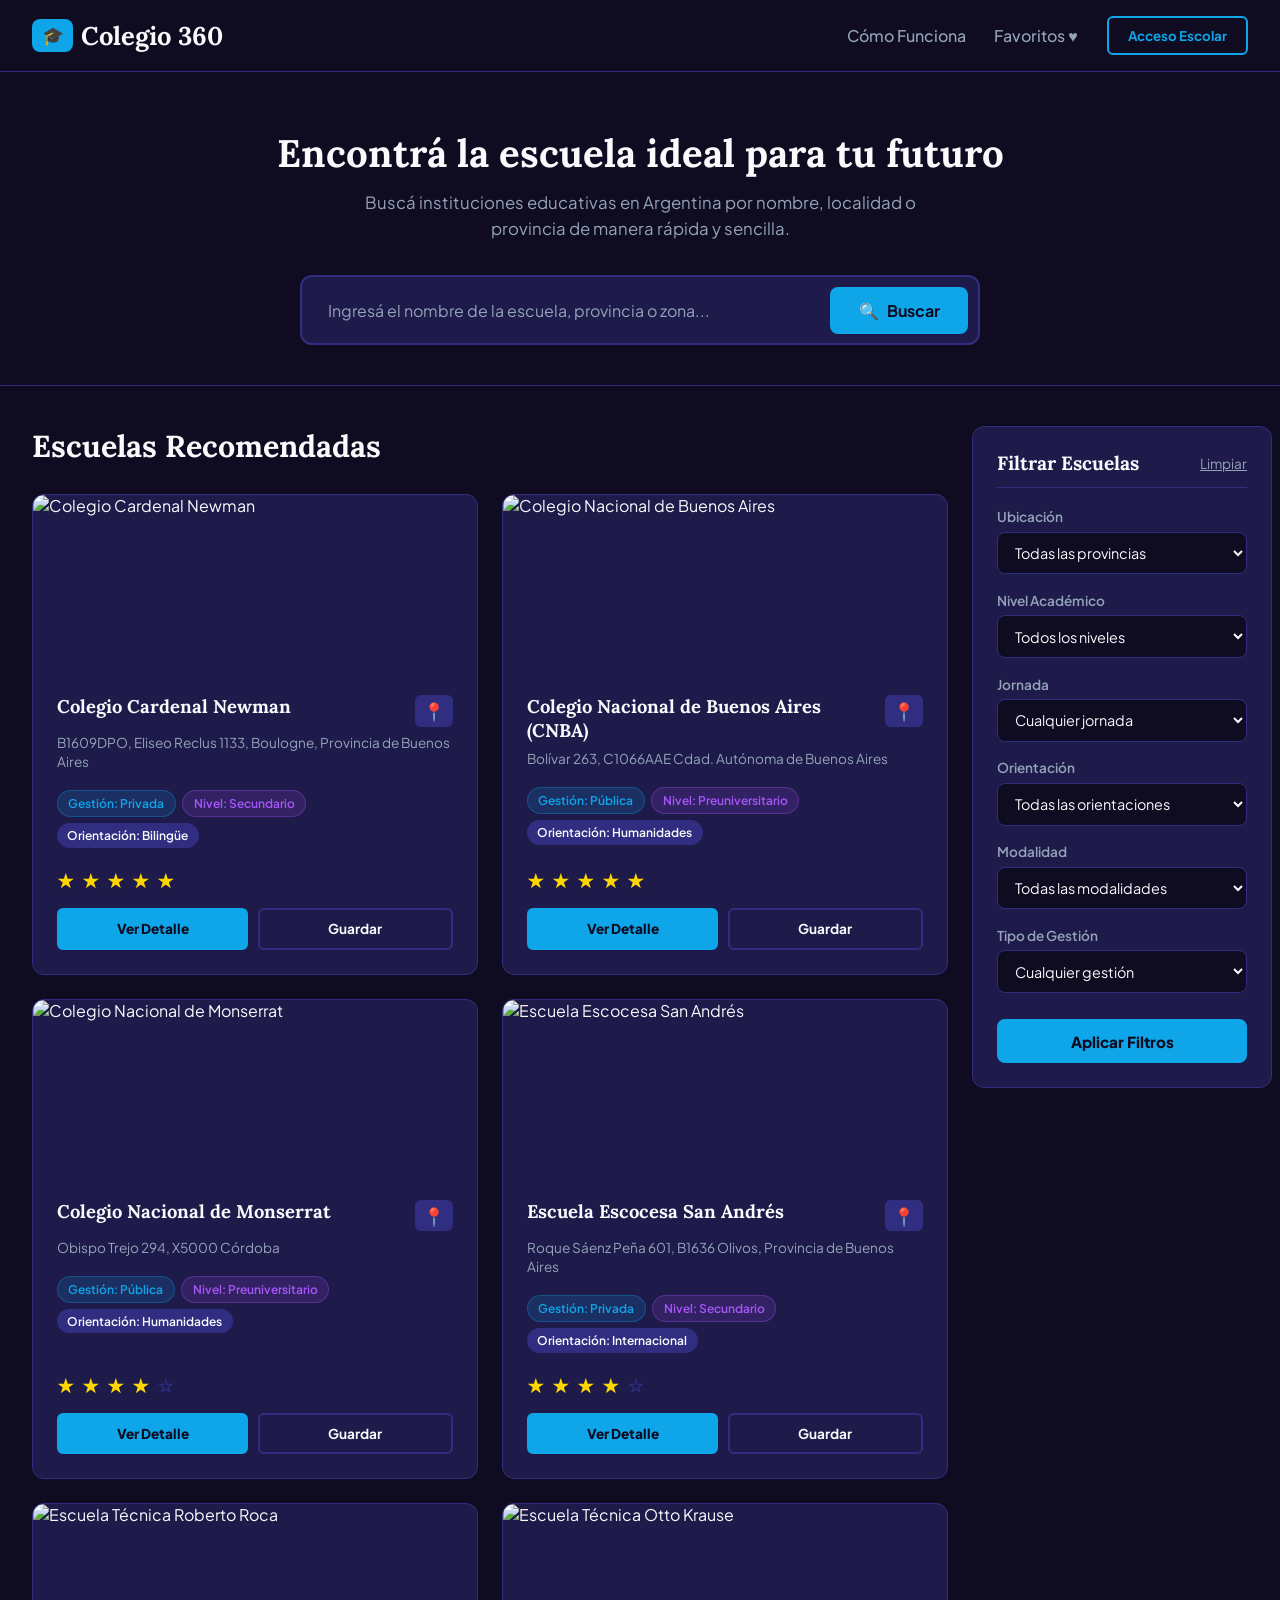
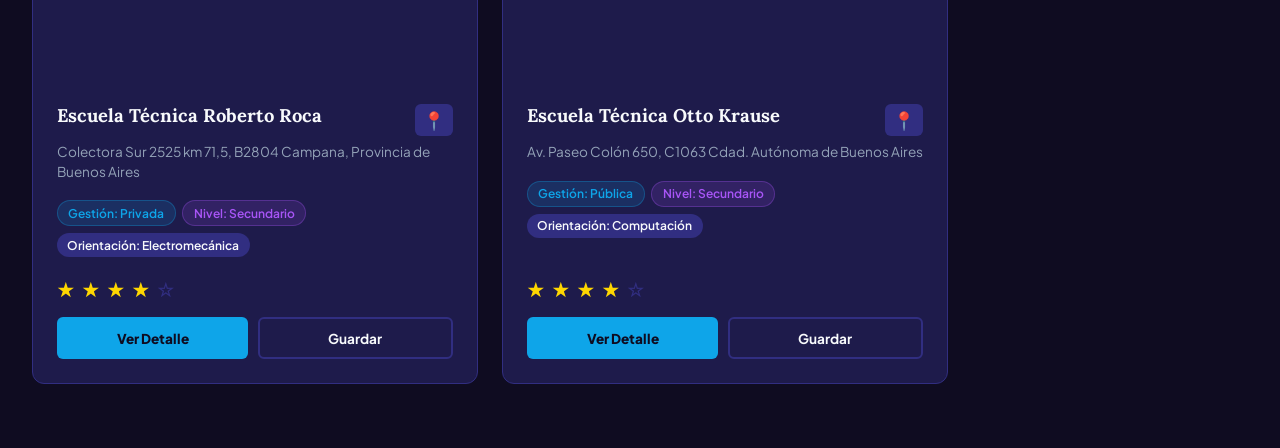
==== commit 8940af3a: "Update index.html" ====
--- a/codigo/codigo2(yuri)/index.html
+++ b/codigo/codigo2(yuri)/index.html
@@ -174,11 +174,20 @@
       box-shadow: 0 0 12px rgba(168, 85, 247, 0.4);
     }
 
-    /* 4. SECCIÓN ESCUELAS RECOMENDADAS */
+    /* 4. LAYOUT PRINCIPAL Y ESCUELAS RECOMENDADAS */
+    .main-layout {
+      width: 100%;
+      max-width: 100%; /* Extendido al máximo ancho posible */
+      margin: 0 auto;
+      padding: 2.5rem 0.5rem 4rem 2rem; /* Padding derecho reducido a 0.5rem para pegar el filtro a la pantalla */
+      display: grid;
+      grid-template-columns: 1fr 300px;
+      gap: 1.5rem;
+      align-items: start;
+    }
+
     .recommended-section {
-      max-width: 1200px;
-      margin: 0 auto;
-      padding: 2.5rem 1.5rem 4rem 1.5rem;
+      width: 100%;
     }
 
     .section-title {
@@ -191,7 +200,7 @@
 
     .schools-grid {
       display: grid;
-      grid-template-columns: repeat(3, 1fr);
+      grid-template-columns: repeat(2, 1fr);
       gap: 1.5rem;
     }
 
@@ -352,7 +361,103 @@
       background-color: rgba(168, 85, 247, 0.1);
     }
 
-    /* 5. VENTANAS MODALES */
+    /* 5. PANEL LATERAL DE FILTROS (SIDEBAR) */
+    .filters-sidebar {
+      background-color: #1E1B4B;
+      border: 1px solid #312E81;
+      border-radius: 12px;
+      padding: 1.5rem;
+      position: sticky;
+      top: 90px;
+    }
+
+    .sidebar-header {
+      display: flex;
+      justify-content: space-between;
+      align-items: center;
+      margin-bottom: 1.25rem;
+      padding-bottom: 0.75rem;
+      border-bottom: 1px solid #312E81;
+    }
+
+    .sidebar-title {
+      font-family: 'Lora', serif;
+      font-size: 1.2rem;
+      color: #F8FAFC;
+    }
+
+    .btn-clear {
+      font-family: 'Plus Jakarta Sans', sans-serif;
+      background: none;
+      border: none;
+      color: #94A3B8;
+      font-size: 0.85rem;
+      cursor: pointer;
+      text-decoration: underline;
+      transition: color 0.2s ease;
+    }
+
+    .btn-clear:hover {
+      color: #A855F7;
+    }
+
+    .filters-form {
+      display: flex;
+      flex-direction: column;
+      gap: 1.1rem;
+    }
+
+    .filter-group {
+      display: flex;
+      flex-direction: column;
+      gap: 0.4rem;
+    }
+
+    .filter-group label {
+      font-size: 0.85rem;
+      font-weight: 600;
+      color: #94A3B8;
+    }
+
+    .filter-group select {
+      font-family: 'Plus Jakarta Sans', sans-serif;
+      width: 100%;
+      padding: 0.65rem 0.8rem;
+      background-color: #0F0C21;
+      border: 1px solid #312E81;
+      border-radius: 8px;
+      color: #F8FAFC;
+      font-size: 0.9rem;
+      outline: none;
+      cursor: pointer;
+      transition: border-color 0.2s ease;
+    }
+
+    .filter-group select:focus {
+      border-color: #0EA5E9;
+    }
+
+    .btn-apply-filters {
+      font-family: 'Plus Jakarta Sans', sans-serif;
+      width: 100%;
+      background-color: #0EA5E9;
+      color: #0F0C21;
+      border: none;
+      padding: 0.8rem;
+      border-radius: 8px;
+      font-size: 0.95rem;
+      font-weight: 800;
+      cursor: pointer;
+      margin-top: 0.5rem;
+      transition: all 0.2s ease;
+    }
+
+    .btn-apply-filters:hover {
+      background-color: #38BDF8;
+      box-shadow: 0 0 12px rgba(14, 165, 233, 0.4);
+    }
+
+    /* 6. VENTANAS MODALES */
     .modal-overlay {
       position: fixed;
       top: 0;
@@ -371,7 +476,6 @@
       display: none;
     }
 
-    /* Modal de Registro */
     .modal-card {
       background-color: #1E1B4B;
       border: 2px solid #312E81;
@@ -418,7 +522,6 @@
       font-weight: 600;
     }
 
-    /* CAMPO DE CONTRASEÑA CON BOTÓN DE VER/OCULTAR */
     .password-wrapper {
       position: relative;
       display: flex;
@@ -485,11 +588,10 @@
       box-shadow: 0 0 12px rgba(14, 165, 233, 0.4);
     }
 
-    /* ANUNCIO DE BIENVENIDA TRANSPARENTE Y MÁS GRANDE */
     .announcement-card {
       text-align: center;
       padding: 2.5rem 1.5rem;
-      background-color: transparent; /* Totalmente transparente */
+      background-color: transparent;
       border: none;
       box-shadow: none;
       max-width: 650px;
@@ -509,7 +611,7 @@
 
     .announcement-title {
       font-family: 'Lora', serif;
-      font-size: 2.6rem; /* Texto más grande */
+      font-size: 2.6rem;
       color: #F8FAFC;
       margin-bottom: 1.2rem;
       line-height: 1.2;
@@ -518,13 +620,23 @@
 
     .announcement-text {
       color: #CBD5E1;
-      font-size: 1.25rem; /* Un poco más largo y claro */
+      font-size: 1.25rem;
       line-height: 1.6;
       text-shadow: 0 2px 10px rgba(0, 0, 0, 0.7);
     }
 
     /* RESPONSIVE */
     @media (max-width: 992px) {
+      .main-layout {
+        grid-template-columns: 1fr;
+        padding-right: 1.5rem;
+      }
+
+      .filters-sidebar {
+        position: static;
+        order: -1;
+      }
+
       .schools-grid {
         grid-template-columns: repeat(2, 1fr);
       }
@@ -603,230 +715,340 @@
     </form>
   </section>
 
-  <!-- SECCIÓN ESCUELAS RECOMENDADAS -->
-  <main class="recommended-section">
-    <h2 class="section-title">Escuelas Recomendadas</h2>
-
-    <div class="schools-grid">
-
-      <!-- TARJETA 1 -->
-      <article class="school-card">
-        <img src="colegio cardenal de newman.avif" alt="Colegio Cardenal Newman" class="school-img">
-        <div class="school-content">
-          <div>
-            <div class="school-header">
-              <h3 class="school-name">Colegio Cardenal Newman</h3>
-              <span class="map-icon">📍</span>
+  <!-- LAYOUT PRINCIPAL (COLUMNA DE ESCUELAS + PANEL DE FILTROS) -->
+  <div class="main-layout">
+
+    <!-- COLUMNA IZQUIERDA: ESCUELAS RECOMENDADAS -->
+    <main class="recommended-section">
+      <h2 class="section-title">Escuelas Recomendadas</h2>
+
+      <div class="schools-grid">
+
+        <!-- TARJETA 1 -->
+        <article class="school-card">
+          <img src="colegio cardenal de newman.avif" alt="Colegio Cardenal Newman" class="school-img">
+          <div class="school-content">
+            <div>
+              <div class="school-header">
+                <h3 class="school-name">Colegio Cardenal Newman</h3>
+                <span class="map-icon">📍</span>
+              </div>
+              <p class="school-address">B1609DPO, Eliseo Reclus 1133, Boulogne, Provincia de Buenos Aires</p>
+
+              <div class="badges-container">
+                <span class="badge badge-gestion">Gestión: Privada</span>
+                <span class="badge badge-nivel">Nivel: Secundario</span>
+                <span class="badge badge-orientacion">Orientación: Bilingüe</span>
+              </div>
             </div>
-            <p class="school-address">B1609DPO, Eliseo Reclus 1133, Boulogne, Provincia de Buenos Aires</p>
-
-            <div class="badges-container">
-              <span class="badge badge-gestion">Gestión: Privada</span>
-              <span class="badge badge-nivel">Nivel: Secundario</span>
-              <span class="badge badge-orientacion">Orientación: Bilingüe</span>
+
+            <div>
+              <div class="rating-container">
+                <div class="stars">
+                  <span class="star-filled">★</span>
+                  <span class="star-filled">★</span>
+                  <span class="star-filled">★</span>
+                  <span class="star-filled">★</span>
+                  <span class="star-filled">★</span>
+                </div>
+              </div>
+              <div class="card-actions">
+                <button class="btn-detail">Ver Detalle</button>
+                <button class="btn-save">Guardar</button>
+              </div>
             </div>
           </div>
-
-          <div>
-            <div class="rating-container">
-              <div class="stars">
-                <span class="star-filled">★</span>
-                <span class="star-filled">★</span>
-                <span class="star-filled">★</span>
-                <span class="star-filled">★</span>
-                <span class="star-filled">★</span>
+        </article>
+
+        <!-- TARJETA 2 -->
+        <article class="school-card">
+          <img src="Colegio Nacional de Buenos Aires.jpg" alt="Colegio Nacional de Buenos Aires" class="school-img">
+          <div class="school-content">
+            <div>
+              <div class="school-header">
+                <h3 class="school-name">Colegio Nacional de Buenos Aires (CNBA)</h3>
+                <span class="map-icon">📍</span>
+              </div>
+              <p class="school-address">Bolívar 263, C1066AAE Cdad. Autónoma de Buenos Aires</p>
+
+              <div class="badges-container">
+                <span class="badge badge-gestion">Gestión: Pública</span>
+                <span class="badge badge-nivel">Nivel: Preuniversitario</span>
+                <span class="badge badge-orientacion">Orientación: Humanidades</span>
               </div>
             </div>
-            <div class="card-actions">
-              <button class="btn-detail">Ver Detalle</button>
-              <button class="btn-save">Guardar</button>
+
+            <div>
+              <div class="rating-container">
+                <div class="stars">
+                  <span class="star-filled">★</span>
+                  <span class="star-filled">★</span>
+                  <span class="star-filled">★</span>
+                  <span class="star-filled">★</span>
+                  <span class="star-filled">★</span>
+                </div>
+              </div>
+              <div class="card-actions">
+                <button class="btn-detail">Ver Detalle</button>
+                <button class="btn-save">Guardar</button>
+              </div>
             </div>
           </div>
-        </div>
-      </article>
-
-      <!-- TARJETA 2 -->
-      <article class="school-card">
-        <img src="Colegio Nacional de Buenos Aires.jpg" alt="Colegio Nacional de Buenos Aires" class="school-img">
-        <div class="school-content">
-          <div>
-            <div class="school-header">
-              <h3 class="school-name">Colegio Nacional de Buenos Aires (CNBA)</h3>
-              <span class="map-icon">📍</span>
+        </article>
+
+        <!-- TARJETA 3 -->
+        <article class="school-card">
+          <img src="Colegio Nacional de Monserrat.jfif" alt="Colegio Nacional de Monserrat" class="school-img">
+          <div class="school-content">
+            <div>
+              <div class="school-header">
+                <h3 class="school-name">Colegio Nacional de Monserrat</h3>
+                <span class="map-icon">📍</span>
+              </div>
+              <p class="school-address">Obispo Trejo 294, X5000 Córdoba</p>
+
+              <div class="badges-container">
+                <span class="badge badge-gestion">Gestión: Pública</span>
+                <span class="badge badge-nivel">Nivel: Preuniversitario</span>
+                <span class="badge badge-orientacion">Orientación: Humanidades</span>
+              </div>
             </div>
-            <p class="school-address">Bolívar 263, C1066AAE Cdad. Autónoma de Buenos Aires</p>
-
-            <div class="badges-container">
-              <span class="badge badge-gestion">Gestión: Pública</span>
-              <span class="badge badge-nivel">Nivel: Preuniversitario</span>
-              <span class="badge badge-orientacion">Orientación: Humanidades</span>
+
+            <div>
+              <div class="rating-container">
+                <div class="stars">
+                  <span class="star-filled">★</span>
+                  <span class="star-filled">★</span>
+                  <span class="star-filled">★</span>
+                  <span class="star-filled">★</span>
+                  <span class="star-empty">☆</span>
+                </div>
+              </div>
+              <div class="card-actions">
+                <button class="btn-detail">Ver Detalle</button>
+                <button class="btn-save">Guardar</button>
+              </div>
             </div>
           </div>
-
-          <div>
-            <div class="rating-container">
-              <div class="stars">
-                <span class="star-filled">★</span>
-                <span class="star-filled">★</span>
-                <span class="star-filled">★</span>
-                <span class="star-filled">★</span>
-                <span class="star-filled">★</span>
+        </article>
+
+        <!-- TARJETA 4 -->
+        <article class="school-card">
+          <img src="Escuela Escocesa San Andrés.jpg" alt="Escuela Escocesa San Andrés" class="school-img">
+          <div class="school-content">
+            <div>
+              <div class="school-header">
+                <h3 class="school-name">Escuela Escocesa San Andrés</h3>
+                <span class="map-icon">📍</span>
+              </div>
+              <p class="school-address">Roque Sáenz Peña 601, B1636 Olivos, Provincia de Buenos Aires</p>
+
+              <div class="badges-container">
+                <span class="badge badge-gestion">Gestión: Privada</span>
+                <span class="badge badge-nivel">Nivel: Secundario</span>
+                <span class="badge badge-orientacion">Orientación: Internacional</span>
               </div>
             </div>
-            <div class="card-actions">
-              <button class="btn-detail">Ver Detalle</button>
-              <button class="btn-save">Guardar</button>
+
+            <div>
+              <div class="rating-container">
+                <div class="stars">
+                  <span class="star-filled">★</span>
+                  <span class="star-filled">★</span>
+                  <span class="star-filled">★</span>
+                  <span class="star-filled">★</span>
+                  <span class="star-empty">☆</span>
+                </div>
+              </div>
+              <div class="card-actions">
+                <button class="btn-detail">Ver Detalle</button>
+                <button class="btn-save">Guardar</button>
+              </div>
             </div>
           </div>
-        </div>
-      </article>
-
-      <!-- TARJETA 3 -->
-      <article class="school-card">
-        <img src="Colegio Nacional de Monserrat.jfif" alt="Colegio Nacional de Monserrat" class="school-img">
-        <div class="school-content">
-          <div>
-            <div class="school-header">
-              <h3 class="school-name">Colegio Nacional de Monserrat</h3>
-              <span class="map-icon">📍</span>
+        </article>
+
+        <!-- TARJETA 5 -->
+        <article class="school-card">
+          <img src="Escuela Técnica Roberto Roca.png" alt="Escuela Técnica Roberto Roca" class="school-img">
+          <div class="school-content">
+            <div>
+              <div class="school-header">
+                <h3 class="school-name">Escuela Técnica Roberto Roca</h3>
+                <span class="map-icon">📍</span>
+              </div>
+              <p class="school-address">Colectora Sur 2525 km 71,5, B2804 Campana, Provincia de Buenos Aires</p>
+
+              <div class="badges-container">
+                <span class="badge badge-gestion">Gestión: Privada</span>
+                <span class="badge badge-nivel">Nivel: Secundario</span>
+                <span class="badge badge-orientacion">Orientación: Electromecánica</span>
+              </div>
             </div>
-            <p class="school-address">Obispo Trejo 294, X5000 Córdoba</p>
-
-            <div class="badges-container">
-              <span class="badge badge-gestion">Gestión: Pública</span>
-              <span class="badge badge-nivel">Nivel: Preuniversitario</span>
-              <span class="badge badge-orientacion">Orientación: Humanidades</span>
+
+            <div>
+              <div class="rating-container">
+                <div class="stars">
+                  <span class="star-filled">★</span>
+                  <span class="star-filled">★</span>
+                  <span class="star-filled">★</span>
+                  <span class="star-filled">★</span>
+                  <span class="star-empty">☆</span>
+                </div>
+              </div>
+              <div class="card-actions">
+                <button class="btn-detail">Ver Detalle</button>
+                <button class="btn-save">Guardar</button>
+              </div>
             </div>
           </div>
-
-          <div>
-            <div class="rating-container">
-              <div class="stars">
-                <span class="star-filled">★</span>
-                <span class="star-filled">★</span>
-                <span class="star-filled">★</span>
-                <span class="star-filled">★</span>
-                <span class="star-empty">☆</span>
+        </article>
+
+        <!-- TARJETA 6 -->
+        <article class="school-card">
+          <img src="Escuela Técnica Otto Krause.jpg" alt="Escuela Técnica Otto Krause" class="school-img">
+          <div class="school-content">
+            <div>
+              <div class="school-header">
+                <h3 class="school-name">Escuela Técnica Otto Krause</h3>
+                <span class="map-icon">📍</span>
+              </div>
+              <p class="school-address">Av. Paseo Colón 650, C1063 Cdad. Autónoma de Buenos Aires</p>
+
+              <div class="badges-container">
+                <span class="badge badge-gestion">Gestión: Pública</span>
+                <span class="badge badge-nivel">Nivel: Secundario</span>
+                <span class="badge badge-orientacion">Orientación: Computación</span>
               </div>
             </div>
-            <div class="card-actions">
-              <button class="btn-detail">Ver Detalle</button>
-              <button class="btn-save">Guardar</button>
+
+            <div>
+              <div class="rating-container">
+                <div class="stars">
+                  <span class="star-filled">★</span>
+                  <span class="star-filled">★</span>
+                  <span class="star-filled">★</span>
+                  <span class="star-filled">★</span>
+                  <span class="star-empty">☆</span>
+                </div>
+              </div>
+              <div class="card-actions">
+                <button class="btn-detail">Ver Detalle</button>
+                <button class="btn-save">Guardar</button>
+              </div>
             </div>
           </div>
+        </article>
+
+      </div>
+    </main>
+
+    <!-- COLUMNA DERECHA: PANEL LATERAL DE FILTROS -->
+    <aside class="filters-sidebar">
+      <div class="sidebar-header">
+        <h3 class="sidebar-title">Filtrar Escuelas</h3>
+        <button type="reset" form="filter-form" class="btn-clear">Limpiar</button>
+      </div>
+
+      <form id="filter-form" class="filters-form" onsubmit="event.preventDefault();">
+        
+        <!-- 1. Ubicación (Todas las Provincias de Argentina) -->
+        <div class="filter-group">
+          <label for="filter-ubicacion">Ubicación</label>
+          <select id="filter-ubicacion" name="ubicacion">
+            <option value="">Todas las provincias</option>
+            <option value="caba">CABA (Ciudad Autónoma de Buenos Aires)</option>
+            <option value="buenos-aires">Buenos Aires</option>
+            <option value="catamarca">Catamarca</option>
+            <option value="chaco">Chaco</option>
+            <option value="chubut">Chubut</option>
+            <option value="cordoba">Córdoba</option>
+            <option value="corrientes">Corrientes</option>
+            <option value="entre-rios">Entre Ríos</option>
+            <option value="formosa">Formosa</option>
+            <option value="jujuy">Jujuy</option>
+            <option value="la-pampa">La Pampa</option>
+            <option value="la-rioja">La Rioja</option>
+            <option value="mendoza">Mendoza</option>
+            <option value="misiones">Misiones</option>
+            <option value="neuquen">Neuquén</option>
+            <option value="rio-negro">Río Negro</option>
+            <option value="salta">Salta</option>
+            <option value="san-juan">San Juan</option>
+            <option value="san-luis">San Luis</option>
+            <option value="santa-cruz">Santa Cruz</option>
+            <option value="santa-fe">Santa Fe</option>
+            <option value="santiago-del-estero">Santiago del Estero</option>
+            <option value="tierra-del-fuego">Tierra del Fuego, Antártida e Islas del Atlántico Sur</option>
+            <option value="tucuman">Tucumán</option>
+          </select>
         </div>
-      </article>
-
-      <!-- TARJETA 4 -->
-      <article class="school-card">
-        <img src="Escuela Escocesa San Andrés.jpg" alt="Escuela Escocesa San Andrés" class="school-img">
-        <div class="school-content">
-          <div>
-            <div class="school-header">
-              <h3 class="school-name">Escuela Escocesa San Andrés</h3>
-              <span class="map-icon">📍</span>
-            </div>
-            <p class="school-address">Roque Sáenz Peña 601, B1636 Olivos, Provincia de Buenos Aires</p>
-
-            <div class="badges-container">
-              <span class="badge badge-gestion">Gestión: Privada</span>
-              <span class="badge badge-nivel">Nivel: Secundario</span>
-              <span class="badge badge-orientacion">Orientación: Internacional</span>
-            </div>
-          </div>
-
-          <div>
-            <div class="rating-container">
-              <div class="stars">
-                <span class="star-filled">★</span>
-                <span class="star-filled">★</span>
-                <span class="star-filled">★</span>
-                <span class="star-filled">★</span>
-                <span class="star-empty">☆</span>
-              </div>
-            </div>
-            <div class="card-actions">
-              <button class="btn-detail">Ver Detalle</button>
-              <button class="btn-save">Guardar</button>
-            </div>
-          </div>
+
+        <!-- 2. Nivel Académico -->
+        <div class="filter-group">
+          <label for="filter-nivel">Nivel Académico</label>
+          <select id="filter-nivel" name="nivel">
+            <option value="">Todos los niveles</option>
+            <option value="inicial">Inicial</option>
+            <option value="primario">Primario</option>
+            <option value="secundario">Secundario</option>
+            <option value="terciario">Terciario</option>
+            <option value="universidad">Universidad</option>
+          </select>
         </div>
-      </article>
-
-      <!-- TARJETA 5 -->
-      <article class="school-card">
-        <img src="Escuela Técnica Roberto Roca.png" alt="Escuela Técnica Roberto Roca" class="school-img">
-        <div class="school-content">
-          <div>
-            <div class="school-header">
-              <h3 class="school-name">Escuela Técnica Roberto Roca</h3>
-              <span class="map-icon">📍</span>
-            </div>
-            <p class="school-address">Colectora Sur 2525 km 71,5, B2804 Campana, Provincia de Buenos Aires</p>
-
-            <div class="badges-container">
-              <span class="badge badge-gestion">Gestión: Privada</span>
-              <span class="badge badge-nivel">Nivel: Secundario</span>
-              <span class="badge badge-orientacion">Orientación: Electromecánica</span>
-            </div>
-          </div>
-
-          <div>
-            <div class="rating-container">
-              <div class="stars">
-                <span class="star-filled">★</span>
-                <span class="star-filled">★</span>
-                <span class="star-filled">★</span>
-                <span class="star-filled">★</span>
-                <span class="star-empty">☆</span>
-              </div>
-            </div>
-            <div class="card-actions">
-              <button class="btn-detail">Ver Detalle</button>
-              <button class="btn-save">Guardar</button>
-            </div>
-          </div>
+
+        <!-- 3. Jornada -->
+        <div class="filter-group">
+          <label for="filter-jornada">Jornada</label>
+          <select id="filter-jornada" name="jornada">
+            <option value="">Cualquier jornada</option>
+            <option value="manana">Mañana</option>
+            <option value="tarde">Tarde</option>
+            <option value="completa">Completa</option>
+            <option value="extendida">Extendida</option>
+          </select>
         </div>
-      </article>
-
-      <!-- TARJETA 6 -->
-      <article class="school-card">
-        <img src="Escuela Técnica Otto Krause.jpg" alt="Escuela Técnica Otto Krause" class="school-img">
-        <div class="school-content">
-          <div>
-            <div class="school-header">
-              <h3 class="school-name">Escuela Técnica Otto Krause</h3>
-              <span class="map-icon">📍</span>
-            </div>
-            <p class="school-address">Av. Paseo Colón 650, C1063 Cdad. Autónoma de Buenos Aires</p>
-
-            <div class="badges-container">
-              <span class="badge badge-gestion">Gestión: Pública</span>
-              <span class="badge badge-nivel">Nivel: Secundario</span>
-              <span class="badge badge-orientacion">Orientación: Computación</span>
-            </div>
-          </div>
-
-          <div>
-            <div class="rating-container">
-              <div class="stars">
-                <span class="star-filled">★</span>
-                <span class="star-filled">★</span>
-                <span class="star-filled">★</span>
-                <span class="star-filled">★</span>
-                <span class="star-empty">☆</span>
-              </div>
-            </div>
-            <div class="card-actions">
-              <button class="btn-detail">Ver Detalle</button>
-              <button class="btn-save">Guardar</button>
-            </div>
-          </div>
+
+        <!-- 4. Orientación -->
+        <div class="filter-group">
+          <label for="filter-orientacion">Orientación</label>
+          <select id="filter-orientacion" name="orientacion">
+            <option value="">Todas las orientaciones</option>
+            <option value="informatica">Informática / Computación</option>
+            <option value="economia">Economía y Administración</option>
+            <option value="arte">Arte</option>
+            <option value="tecnica">Técnica / Electromecánica</option>
+            <option value="humanidades">Humanidades / Bilingüe</option>
+          </select>
         </div>
-      </article>
-
-    </div>
-  </main>
+
+        <!-- 5. Modalidad -->
+        <div class="filter-group">
+          <label for="filter-modalidad">Modalidad</label>
+          <select id="filter-modalidad" name="modalidad">
+            <option value="">Todas las modalidades</option>
+            <option value="comun">Común</option>
+            <option value="tecnico-profesional">Técnico-Profesional</option>
+            <option value="especial">Especial</option>
+            <option value="adultos">Adultos</option>
+          </select>
+        </div>
+
+        <!-- 6. Tipo de Gestión -->
+        <div class="filter-group">
+          <label for="filter-gestion">Tipo de Gestión</label>
+          <select id="filter-gestion" name="gestion">
+            <option value="">Cualquier gestión</option>
+            <option value="publica">Pública</option>
+            <option value="privada">Privada</option>
+          </select>
+        </div>
+
+        <button type="submit" class="btn-apply-filters">Aplicar Filtros</button>
+      </form>
+    </aside>
+
+  </div>
 
   <!-- MODAL DE REGISTRO (ACCESO ESCOLAR) -->
   <div id="modalRegistro" class="modal-overlay hidden">
